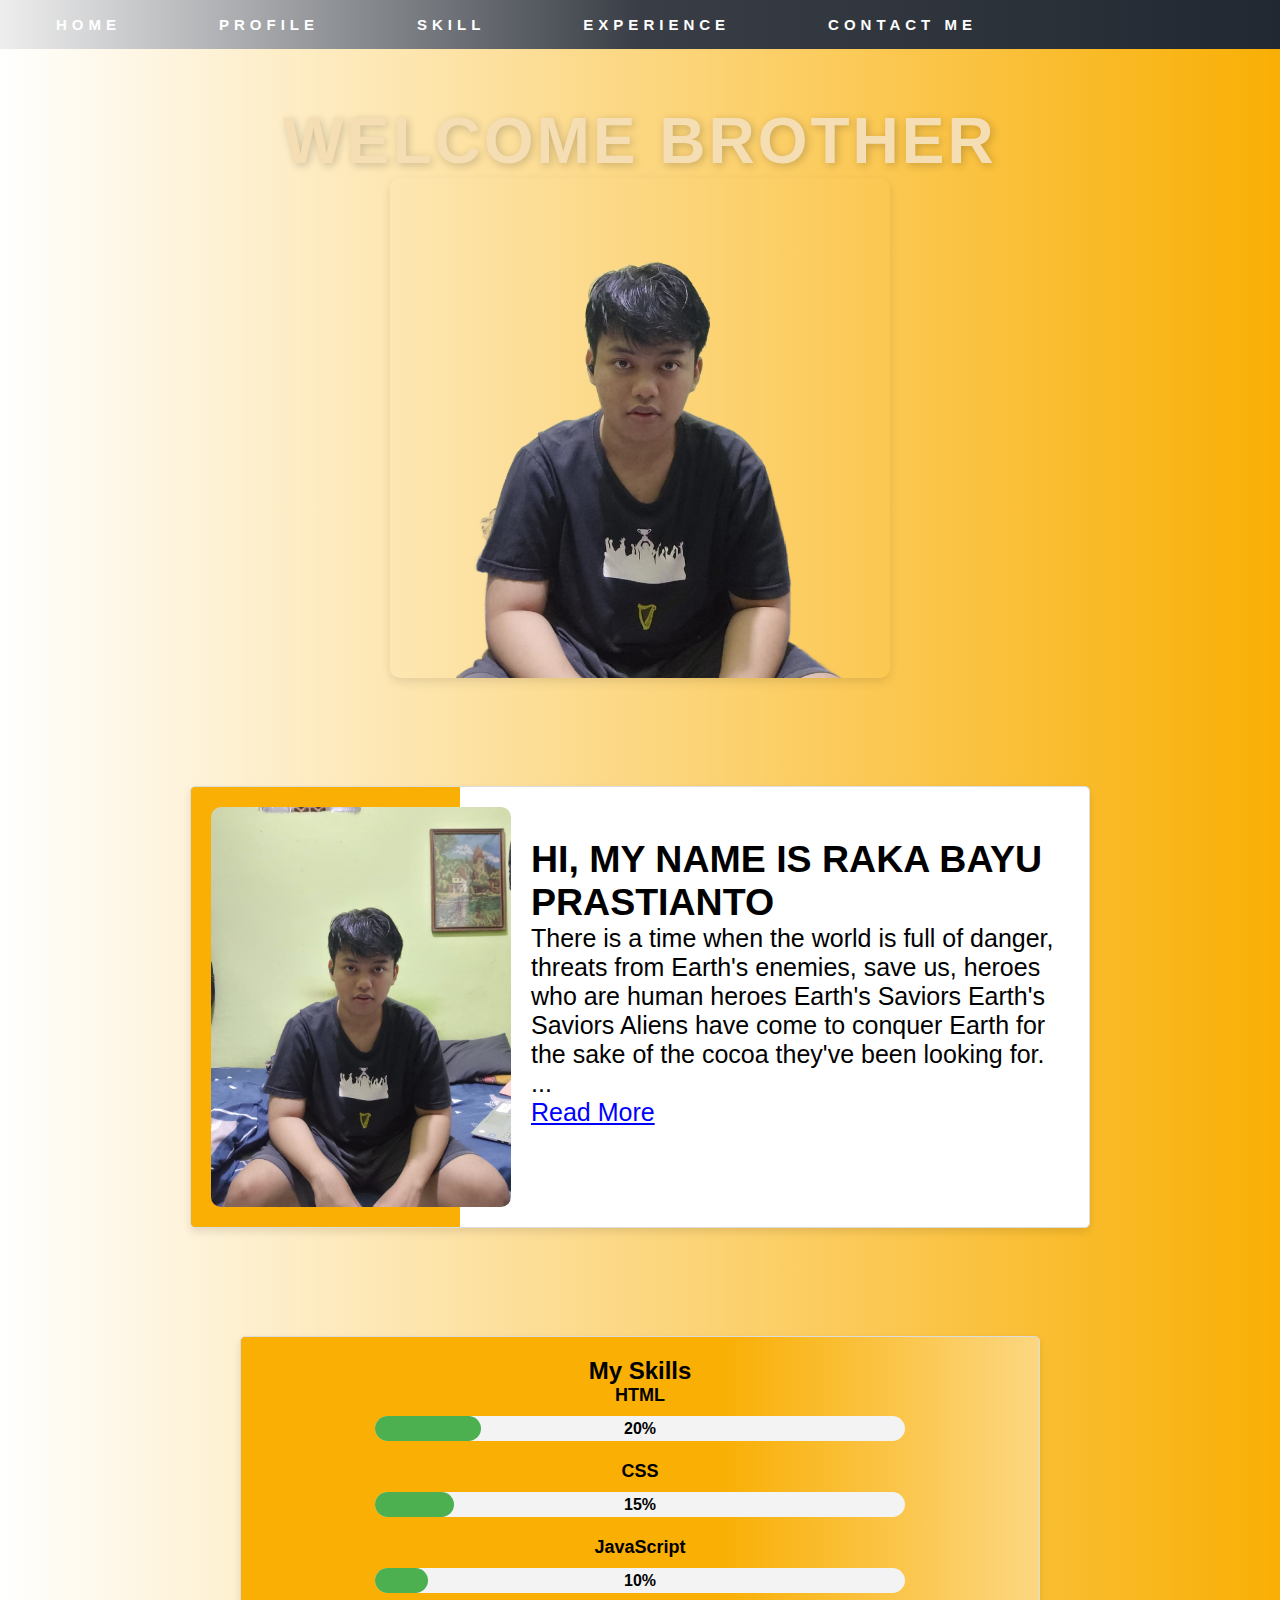
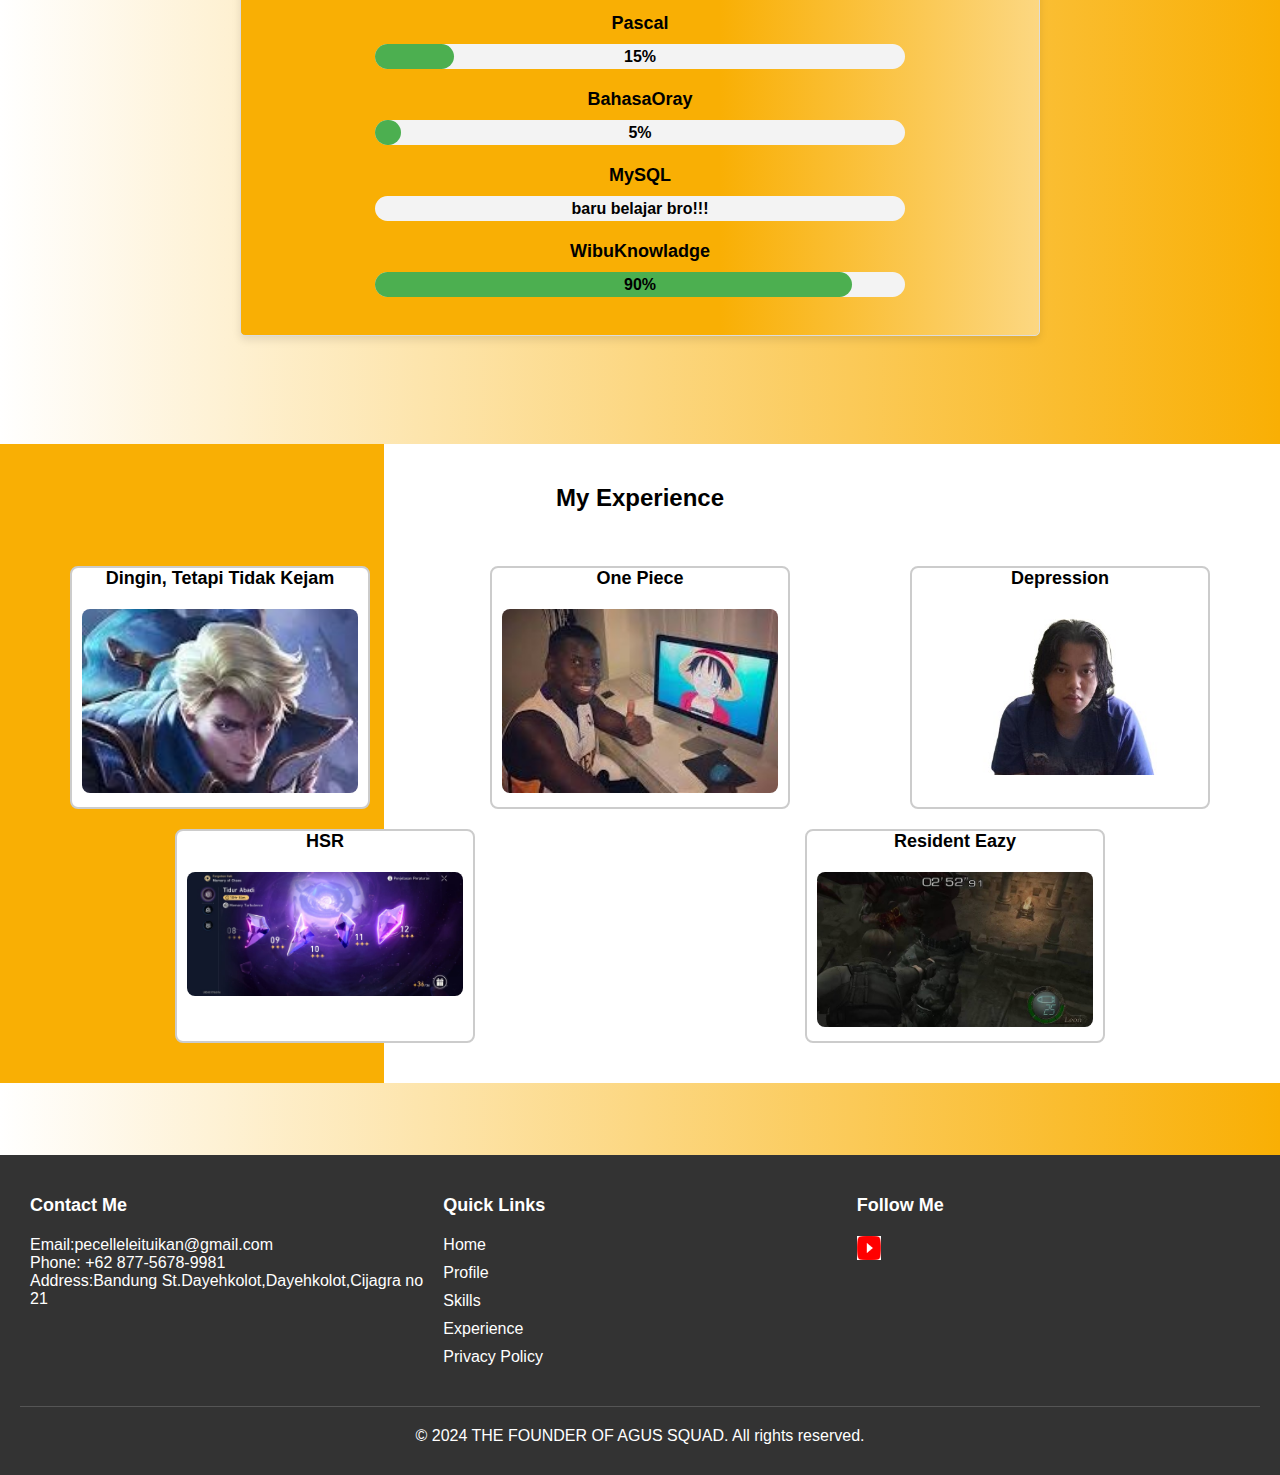
==== index.html @ 1f136b61 "Update and rename main.html to index.html" ====
<!DOCTYPE html>
<html lang="en">
<head>
    <meta charset="UTF-8">
    <meta name="viewport" content="width=device-width, initial-scale=1.0">
    <title>MY PROFILE</title>
    <link href="https://fonts.googleapis.com/css2?family=Great+Vibes&family=Playfair+Display:wght@700&display=swap" rel="stylesheet">
    <link rel="stylesheet" href="style.css">
</head>
<body>
    <!-- NAVBAR -->
<header class="stiky-harder">
<nav class="navbar">
    <div class="logo">
        <ul class="nav-links">
            <li><a href="#home">HOME</a></li>
            <li><a href="#profile">PROFILE</a></li>
            <li><a href="#skills">SKILL</a></li>
            <li><a href="#experience">EXPERIENCE</a></li>
            <li><a href="#contact">CONTACT ME</a></li>
           
        </ul>
    </div>
</nav>
</header>
     <!-- NAVBAR SELESAI -->
    
     <!-- CONTENT 1 -->
<br><br><br>
<section id="home">
<div class="judul">
    WELCOME BROTHER
</div>
<div class="slideshow-container">
    <!-- <div class="nama">HI,I'M A BATMAN</div> -->
    <div class="slideshow">
      <img src="seo.jfif" alt="" class="slide">  
      <img src="image (1).png" class="slide active" alt="">
      <img src="images.jfif" alt="" class="slide">
    
    </div>
</div>
</section>
     <!-- CONTENT 1 END -->
    <!-- CONTANT 2 -->
    <br><br><br><br><br><br>
<section id="profile"> 
    <div class="container-profile">

        <img src="raka.jpg" alt="" class="profile-gambar">
        <div class="text">
            <h2>HI, MY NAME IS RAKA BAYU PRASTIANTO</h2>
            <p>
                There is a time when the world is full of danger, threats from Earth's enemies, save us, heroes who are human heroes
                Earth's Saviors Earth's Saviors Aliens have come to conquer Earth for the sake of the cocoa they've been looking for. 
                <span id="dots">...</span> <!-- Titik-titik yang akan muncul saat teks tersembunyi -->
            <span id="more">They'll arrive soon. What could happen? So we need Earth savior BoBoiBoy! (x3) Ying! Yaya! Gopal! Fang!
                And our superhero... BoBoiBoy!</span>
            </p> 
            <span class="readmore-btn" onclick="toggleReadMore()" id="readMoreBtn">Read More</span> <!-- Tombol Read More -->
        </div>
    </div>
</section>

    <!-- CONTENT 2 END -->
     <!-- CONTENT 3 -->
      <br><br><br><br><br><br>
        <section id="skills">
            <h2>My Skills</h2>
            
            <div class="skill">
                <h3>HTML</h3>
                <div class="progress-bar">
                    <div class="progress" style="width: 20%;">
                        <span class="progress-text">20%</span>
                    </div>
                </div>
            </div>
            
            <div class="skill">
                <h3>CSS</h3>
                <div class="progress-bar">
                    <div class="progress" style="width: 15%;">
                        <span class="progress-text">15%</span>
                    </div>
                </div>
            </div>
        
            <div class="skill">
                <h3>JavaScript</h3>
                <div class="progress-bar">
                    <div class="progress" style="width: 10%;">
                        <span class="progress-text">10%</span>
                    </div>
                </div>
            </div>
            <div class="skill">
                <h3>Pascal</h3>
                <div class="progress-bar">
                    <div class="progress" style="width: 15%;">
                        <span class="progress-text">15%</span>
                    </div>
                </div>
            </div>
            <div class="skill">
                <h3>BahasaOray</h3>
                <div class="progress-bar">
                    <div class="progress" style="width: 5%;">
                        <span class="progress-text">5%</span>
                    </div>
                </div>
            </div>
            <div class="skill">
                <h3>MySQL</h3>
                <div class="progress-bar">
                    <div class="progress" style="width: 0%;">
                        <span class="progress-text">baru belajar bro!!!</span>
                    </div>
                </div>
            </div>
            <div class="skill">
                <h3>WibuKnowladge</h3>
                <div class="progress-bar">
                    <div class="progress" style="width: 90%;">
                        <span class="progress-text">90%</span>
                    </div>
                </div>
            </div>
        </section> 
      <!-- CONTENT 3 END? -->
       <!-- CONTENT 4 -->
        <br><br><br><br><br><br>
       <section id="experience">
        <h2>My Experience</h2>
        <br><br><br>
        <div class="experience-container">
            <div class="experience-border">
                <h3>Dingin, Tetapi Tidak Kejam</h3>
                <div class="experience-scroll">
                    <img src="download.jpg" alt="Experience 1" class="experience-image">
                    <p class="experience-description" style="display: none;">
                        I once got Sevege on Mobile Legends using a blue Alucard at the highest rank.
                    </p>
                </div>
            </div>
            <div class="experience-border">
                <h3>One Piece</h3>
                <div class="experience-scroll">
                    <img src="one.jpg" alt="Experience 2" class="experience-image">
                    <p class="experience-description" style="display: none;">
                        I finished 1000 episodes of One Piece in just one week.
                    </p>
                </div>
            </div>
            <div class="experience-border">
                <h3>Depression</h3>
                <div class="experience-scroll">
                    <img src="WhatsApp_Image_2024-10-03_at_17.58.jpg" alt="Experience 3" class="experience-image">
                    <p class="experience-description" style="display: none;">
                        After I left high school, I started to feel what is called maturity (seeing the face of the person above is truly pathetic).
                    </p>
                </div>
            </div>
            <div class="experience-border">
                <h3>HSR</h3>
                <div class="experience-scroll">
                    <img src="WhatsApp Image 2024-10-03 at 18.11.36_d327403d.jpg" alt="Experience 4" class="experience-image">
                    <p class="experience-description" style="display: none;">
                        I CAN DO THIS ALL DAY WKWKWKW
                    </p>
                </div>
            </div>
            <div class="experience-border">
                <h3>Resident Eazy</h3>
                <div class="experience-scroll">
                    <img src="hq720.jpg" alt="Experience 5" class="experience-image">
                    <p class="experience-description" style="display: none;">
                        I have beaten Jack in the game Resident Evil 4 PS 2 in professional mode using only a knife ("Seriously, the five important things above are your experience, it's really sad but for you hahahah")
                    </p>
                </div>
            </div>
        </div>
    </section>
    
<!-- CONTENT 4 END     -->
     <!-- FOOTER -->
<!-- FOOTER -->
<br><br><br><br>
<section id="contact">
<footer class="footer">
    <div class="footer-container">
        <div class="footer-info">
            <h3>Contact Me</h3>
            <p>Email:pecelleleituikan@gmail.com </p>
            <p>Phone: +62 877-5678-9981</p>
            <p>Address:Bandung St.Dayehkolot,Dayehkolot,Cijagra no 21 </p>
        </div>
        <div class="footer-nav">
            <h3>Quick Links</h3>
            <ul>
                <li><a href="#home">Home</a></li>
                <li><a href="#profile">Profile</a></li>
                <li><a href="#skills">Skills</a></li>
                <li><a href="#">Experience</a></li>
                <li><a href="https://policies.google.com/privacy?hl=en-US">Privacy Policy</a></li>
            </ul>
        </div>
        <div class="footer-social">
            <h3>Follow Me</h3>
            <div class="social-icons">
                <a href="https://youtube.com/@rakabayu586?si=sdmLjqhvZlGcab9n"><img src="youtube.png" alt="Youtube"></a>
            </div>
        </div>
    </div>
    <div class="footer-bottom">
        <p>&copy; 2024 THE FOUNDER OF AGUS SQUAD. All rights reserved.</p>
    </div>
</footer>
</section>
<!-- FOOTER END -->

     <!-- FOOTER END -->
   <script src="script.js"></script> 
</body>
</html>
---- style.css ----
*{
    margin: 0;
    padding: 0;
    box-sizing: border-box;
}
body {
    font-family: Arial, Helvetica, sans-serif;
    padding: 0;
    margin: 0;
    background-image: linear-gradient(to left, rgb(249, 175, 4) ,white );
    scroll-behavior: smooth;
  }

  .stiky-harder{
    position: -webkit-sticky; /* Safari */
    position: sticky;
    top: 0;
    z-index: 1000;
  }

.navbar{
    display:flex;
    justify-content: space-between;
    align-items: center;
    background-image: linear-gradient(to left, #222831,#393E46,#EEEEEE );
    padding:  1rem  2rem;
    
}
.navbar .logo {
    font-size: 15px;
    font-weight: bold;
    color: white;
    letter-spacing: 5px;

}
.nav-links{
    list-style: none;
    display: flex;
    gap: 50px;
}
.nav-links li{
    list-style: none;
}
.nav-links li a{
    text-decoration: none;
    color: white;
    font-size:  15px;
    transition: color 0.3 ease;
    padding: 1rem 1.5rem;
    min-width: 100px;
    text-align: center;
    letter-spacing: 5px;

}
.nav-links li a:hover{
    color: #f0a500;
}
section{
  
  
}
#home{

}
#profile{

}


@media (max-width: 768px) {
    .nav-links {
      position: absolute;
      right: 0;
      height: 100vh;
      top: 0;
      background-color: #333;
      display: flex;
      flex-direction: column;
      align-items: center;
      justify-content: center;
      width: 100%;
      transform: translateX(100%);
      transition: transform 0.5s ease;
    }
}
.judul{
    margin-top: 1px;
    text-align: center;
    font-size: 4rem; 
    font-weight: 700;
    color:wheat;
    letter-spacing: 3px;
    text-shadow: 2px 2px 8px rgba(0, 0, 0, 0.2); 
    transition: transform 0.3s ease;
}
  /* Slideshow container */
  .slideshow-container {
    width: 50%;
    max-width: 500px;
    position: relative;
    overflow: hidden;
    border-radius: 10px;
    box-shadow: 0 4px 10px rgba(0, 0, 0, 0.1);
    align-items: center;
    justify-content: center;
    margin: auto;
  }
  
  /* Gambar-gambar di dalam slideshow */
  .slideshow {
    display: flex;
    position: relative;
    width: 100%;
    height: 500px; /* Sesuaikan ukuran gambar */
    align-items: center;
    justify-content: center;
    margin: auto;
  }
  
  .slide {
    position: absolute;
    width: 100%;
    height: 100%;
    opacity: 0;
    transition: opacity 1.5s ease-in-out;
    justify-content: center;
    align-items: center;
    margin: auto;
  }
  
  /* Gambar aktif yang akan muncul */
  .active {
    opacity: 1;
  }
  
  /* Optional: styling gambar */
  .slideshow img {
    width: 100%;
    height: 100%;
    object-fit: cover;
    border-radius: 10px;
  }
  

/* css profile */



.container-profile{
  display: flex;
  align-items: center;
  justify-content: flex-start;
  max-width: 900px;
 max-height: 500px;
  margin: auto;
  border: 1px solid #ddd;
  border-radius: 5px;
  padding: 20px 20px;
  box-shadow: 0px 4px 8px rgba(0, 0, 0, 0.1);
  background-image: linear-gradient(90deg, rgb(249, 175, 4) 30%,white 20%);
}
.container-profile img{
  max-width: 300px;
  margin-right: 20px;
  border-radius: 10px;
  height: 400px;
  background-color: rgb(249, 175, 4);
}
.container-profile .text{
  max-width: 600px;
  margin-bottom: 50px;
  font-size: 25px;

}
.container-profile h2{
  margin-top: 0;
  bottom: 200px;
}
#more {
  display: none;
}
.readmore-btn {
  color: blue;
  cursor: pointer;
  text-decoration: underline;
}


/* skill design */

@keyframes wave {
  0% {
      background-position: 0% 50%;
  }
  50% {
      background-position: 100% 50%;
  }
  100% {
      background-position: 0% 50%;
  }
}

#skills {
background-image: linear-gradient(90deg, rgb(249, 175, 4) 30%, white 70%);
padding: 20px 20px;
text-align: center;
border: 1px solid #ddd;
box-shadow: 0px 4px 8px rgba(0, 0, 0, 0.1);
border-radius: 5px;
width: 800px;
height: 600px;
position: relative;
top: 0;
left: 50%;
transform: translateX(-50%);
animation: wave 5s infinite linear;
background-size: 200% 200%; /* Menambahkan ukuran latar belakang lebih besar untuk efek gelombang */
}


.skill {
  margin-bottom: 20px;

}

h3 {
  font-size: 18px;
  margin-bottom: 10px;
}

.progress-bar {
  background-color: #f3f3f3;
  border-radius: 25px;
  position: relative;
  height: 25px;
  width: 70%;
  margin: 0 auto;

}

.progress {
  background-color: #4CAF50;
  height: 100%;
  border-radius: 25px;
  width: 0;
  transition: width 1.5s ease-in-out;
}
.progress-text {
  position: absolute;
  top: 50%;
  left: 50%;
  transform: translate(-50%, -50%); /* Memastikan teks ada di tengah bar */
  color: black; /* Warna teks di atas progress bar */
  font-weight: bold;
}

/* experience */
#experience {
  padding: 40px 20px;
  background-image: linear-gradient(90deg, rgb(249, 175, 4) 30%,white 20%);
  text-align: center;
}

.experience-container {
  display: flex;
  flex-wrap: wrap;
  justify-content: space-around;
  gap: 20px; /* Jarak antar border */
}

.experience-border {
  background-color: white; /* Warna latar belakang border */
  border: 2px solid #ccc; /* Border di sekitar area pengalaman */
  border-radius: 8px;
  width: 300px; /* Atur lebar border sesuai kebutuhan */
  max-height: 250px; /* Atur tinggi maksimum untuk setiap border */
  overflow: hidden; /* Sembunyikan overflow */
  transition: box-shadow 0.3s; /* Transisi untuk efek hover */
}

.experience-border:hover {
  box-shadow: 0 4px 20px rgba(0, 0, 0, 0.2); /* Efek hover untuk menarik perhatian */
}

.experience-scroll {
  height: 100%; /* Tinggi penuh untuk area scroll */
  overflow-y: auto; /* Tambahkan scrollbar vertikal saat konten melebihi batas */
  padding: 10px; /* Padding di dalam border */
}

.experience-image {
  width: 100%; /* Gambar mengisi lebar penuh border */
  border-radius: 8px; /* Rounded corners untuk gambar */
}

.experience-description {
  margin-top: 10px;
  margin-bottom: 30px;
  color: #555; /* Warna teks deskripsi */
}
.experience-border:hover {
  cursor: pointer; /* Menunjukkan bahwa border dapat diklik */
  background-color: #f0f0f0; /* Ubah warna latar saat hover */
}



/* footer */
.footer {
  background-color: #333;
  color: white;
  padding: 30px 20px;
  text-align: left;
  
}

.footer-container {
  display: flex;
  justify-content: space-between;
  flex-wrap: wrap;
}

.footer-info, .footer-nav, .footer-social {
  flex: 1;
  margin: 10px;
}

.footer-info h3, .footer-nav h3, .footer-social h3 {
  margin-bottom: 20px;
}

.footer-nav ul {
  list-style-type: none;
  padding: 0;
}

.footer-nav ul li {
  margin: 10px 0;
}

.footer-nav a {
  color: white;
  text-decoration: none;
}

.footer-nav a:hover {
  text-decoration: underline;
}

.social-icons {
  display: flex;
  gap: 15px;
}

.social-icons img {
  width: 24px; /* Ukuran ikon media sosial */
  height: 24px;
}

.footer-bottom {
  text-align: center;
  margin-top: 20px;
  border-top: 1px solid #555;
  padding-top: 20px;
}
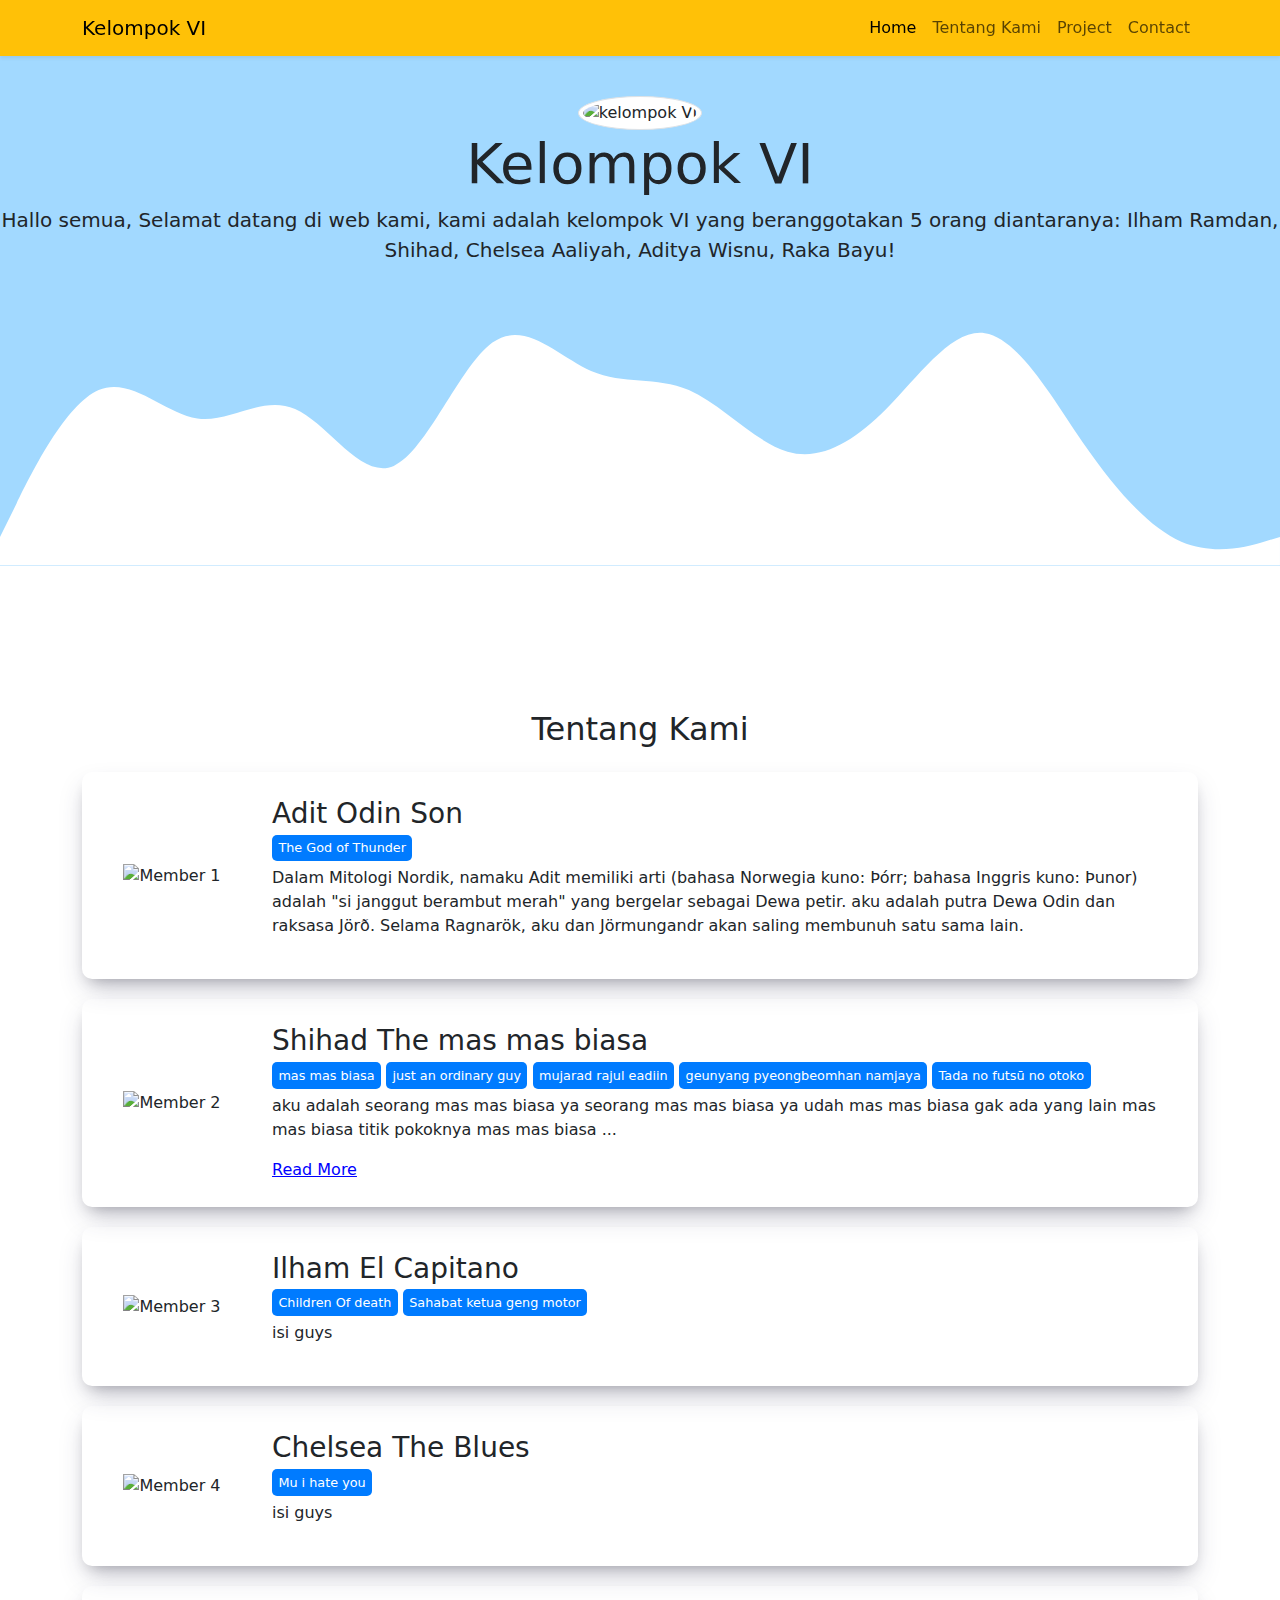
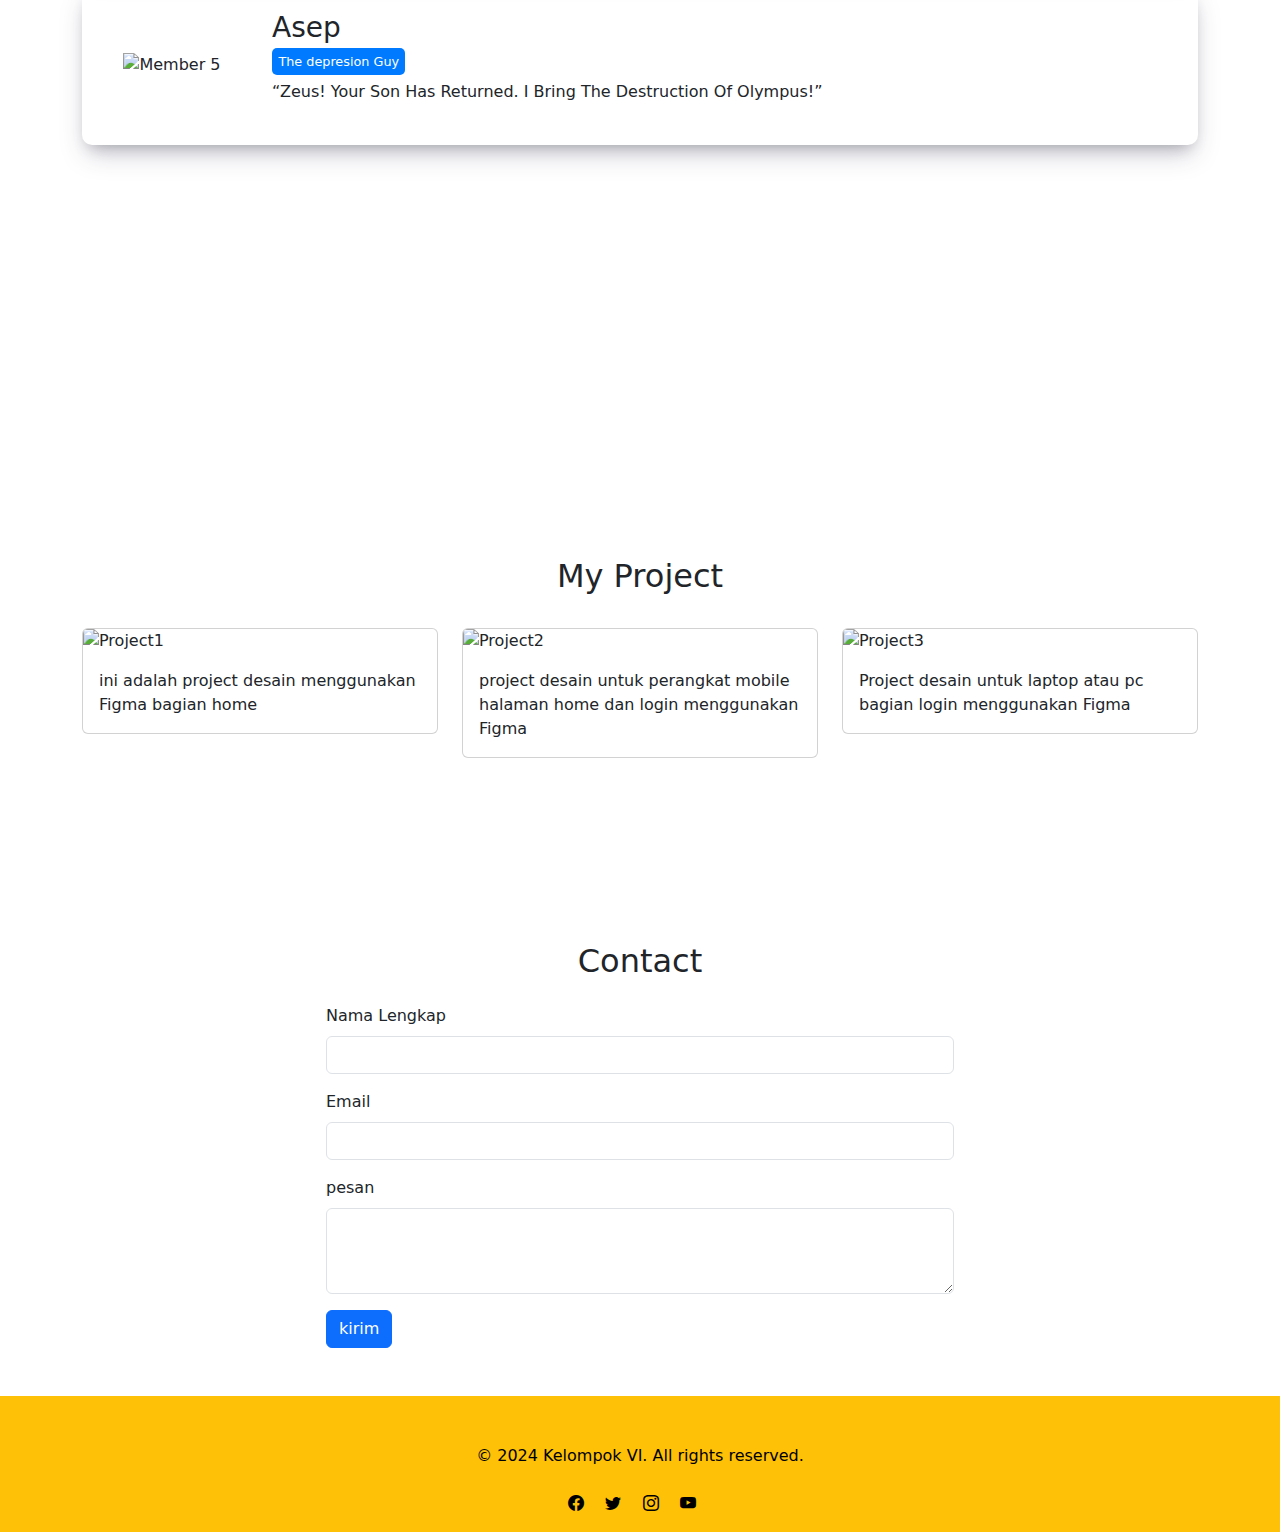
==== commit f62969fb: "Add files via upload" ====
--- a/index.html
+++ b/index.html
@@ -1,225 +1,295 @@
 <!DOCTYPE html>
 <html lang="en">
-<head>
-    <meta charset="UTF-8">
-    <meta name="viewport" content="width=device-width, initial-scale=1.0">
-    <title>MY PROFILE</title>
-    <link href="https://fonts.googleapis.com/css2?family=Great+Vibes&family=Playfair+Display:wght@700&display=swap" rel="stylesheet">
-    <link rel="stylesheet" href="style.css">
-</head>
-<body>
-    <!-- NAVBAR -->
-<header class="stiky-harder">
-<nav class="navbar">
-    <div class="logo">
-        <ul class="nav-links">
-            <li><a href="#home">HOME</a></li>
-            <li><a href="#profile">PROFILE</a></li>
-            <li><a href="#skills">SKILL</a></li>
-            <li><a href="#experience">EXPERIENCE</a></li>
-            <li><a href="#contact">CONTACT ME</a></li>
-           
-        </ul>
+  <head>
+    <meta charset="utf-8" />
+    <meta name="viewport" content="width=device-width, initial-scale=1" />
+    <title>Kelompok VI</title>
+    <link
+      href="https://cdn.jsdelivr.net/npm/bootstrap@5.3.3/dist/css/bootstrap.min.css"
+      rel="stylesheet"
+      integrity="sha384-QWTKZyjpPEjISv5WaRU9OFeRpok6YctnYmDr5pNlyT2bRjXh0JMhjY6hW+ALEwIH"
+      crossorigin="anonymous"
+    />
+    <!-- Bootstrap icons -->
+    <link
+      rel="stylesheet"
+      href="https://cdn.jsdelivr.net/npm/bootstrap-icons@1.11.3/font/bootstrap-icons.min.css"
+    />
+    <!-- My CSS -->
+    <link rel="stylesheet" href="style.css" />
+  </head>
+  <body id="home">
+    <!-- Navbar -->
+    <nav
+      class="navbar navbar-expand-lg navbar-light bg-warning shadow-sm fixed-top"
+    >
+      <div class="container">
+        <a class="navbar-brand" href="#">Kelompok VI</a>
+        <button
+          class="navbar-toggler"
+          type="button"
+          data-bs-toggle="collapse"
+          data-bs-target="#navbarNav"
+          aria-controls="navbarNav"
+          aria-expanded="false"
+          aria-label="Toggle navigation"
+        >
+          <span class="navbar-toggler-icon"></span>
+        </button>
+        <div class="collapse navbar-collapse" id="navbarNav">
+          <ul class="navbar-nav ms-auto">
+            <li class="nav-item">
+              <a class="nav-link active" aria-current="page" href="#home"
+                >Home</a
+              >
+            </li>
+            <li class="nav-item">
+              <a class="nav-link" href="#about">Tentang Kami</a>
+            </li>
+            <li class="nav-item">
+              <a class="nav-link" href="#projek">Project</a>
+            </li>
+            <li class="nav-item">
+              <a class="nav-link" href="#contact">Contact</a>
+            </li>
+          </ul>
+        </div>
+      </div>
+    </nav>
+    <!-- Akhir Navbar -->
+    <!-- jumbroton -->
+    <section class="jumbotron text-center">
+      <img
+        src="img/project/kelompok6.png"
+        alt="kelompok VI"
+        width="200"
+        class="rounded-circle img-thumbnail"
+      />
+      <h1 class="display-4">Kelompok VI</h1>
+      <p class="lead">
+        Hallo semua, Selamat datang di web kami, kami adalah kelompok VI yang
+        beranggotakan 5 orang diantaranya: Ilham Ramdan, Shihad, Chelsea
+        Aaliyah, Aditya Wisnu, Raka Bayu!
+      </p>
+      <svg xmlns="http://www.w3.org/2000/svg" viewBox="0 0 1440 320">
+        <path
+          fill="#ffff"
+          fill-opacity="1"
+          d="M0,288L18.5,250.7C36.9,213,74,139,111,122.7C147.7,107,185,149,222,154.7C258.5,160,295,128,332,144C369.2,160,406,224,443,208C480,192,517,96,554,69.3C590.8,43,628,85,665,101.3C701.5,117,738,107,775,122.7C812.3,139,849,181,886,192C923.1,203,960,181,997,144C1033.8,107,1071,53,1108,58.7C1144.6,64,1182,128,1218,181.3C1255.4,235,1292,277,1329,293.3C1366.2,309,1403,299,1422,293.3L1440,288L1440,320L1421.5,320C1403.1,320,1366,320,1329,320C1292.3,320,1255,320,1218,320C1181.5,320,1145,320,1108,320C1070.8,320,1034,320,997,320C960,320,923,320,886,320C849.2,320,812,320,775,320C738.5,320,702,320,665,320C627.7,320,591,320,554,320C516.9,320,480,320,443,320C406.2,320,369,320,332,320C295.4,320,258,320,222,320C184.6,320,148,320,111,320C73.8,320,37,320,18,320L0,320Z"
+        ></path>
+      </svg>
+    </section>
+    <!-- akhir Jumbroton -->
+    <!-- Tentang Saya -->
+    <section id="about" class="container my-5">
+      <h2 class="text-center mb-4">Tentang Kami</h2>
+  
+      <!-- Member 1 -->
+      <div class="member-container">
+        <div class="photo-container">
+          <img src="img/adit.jpg" alt="Member 1" class="member-photo img-fluid ">
+        </div>
+        <div class="description-container">
+          <div class="member-name mb-1 h3">Adit Odin Son</div>
+          <div class="job-label">The God of Thunder</div>
+          <p>Dalam Mitologi Nordik, namaku Adit memiliki arti (bahasa Norwegia kuno: Þórr; bahasa Inggris kuno: Þunor) adalah "si janggut berambut merah" yang bergelar sebagai Dewa petir. aku adalah putra Dewa Odin dan raksasa Jörð. Selama Ragnarök, aku dan Jörmungandr akan saling membunuh satu sama lain.</p>
+        </div>
+      </div>
+  
+      <!-- Repeat similar structure for other members -->
+      <div class="member-container ">
+        <div class="photo-container">
+          <img src="img/WhatsApp Image 2024-11-02 at 12.15.45_3299b852.jpg" alt="Member 2" class="member-photo img-fluid">
+        </div>
+        <div class="description-container">
+          <div class="member-name mb-1 h3 ">Shihad The mas mas biasa</div>
+          <div class="job-label">mas mas biasa</div>
+          <div class="job-label">just an ordinary guy</div>
+          <div class="job-label">mujarad rajul eadiin</div>
+          <div class="job-label">geunyang pyeongbeomhan namjaya</div>
+          <div class="job-label">Tada no futsū no otoko</div>
+          <p>aku adalah seorang mas mas biasa ya seorang mas mas biasa ya udah mas mas biasa gak ada yang lain mas mas biasa titik pokoknya mas mas biasa  
+            <span id="dots">...</span> 
+            <span id="more">ehh dibilangin mas mas biasa kan udah dibilang mas mas biasa ini udah berapa panjang sih ya intinya mas mas biasa udah ahh cape but before i go i want tell you something this guy is mas mas biasa ok bye.</span></p>
+            <span class="readmore-btn text-blue" onclick="toggleReadMore()" id="readMoreBtn">Read More</span>
+        </div>
+      </div>
+  
+      <div class="member-container">
+        <div class="photo-container">
+          <img src="img/ilham.jpg" alt="Member 3" class="member-photo img-fluid">
+        </div>
+        <div class="description-container">
+          <div class="member-name mb-1 h3">Ilham El Capitano</div>
+          <div class="job-label">Children Of death</div>
+          <div class="job-label">Sahabat ketua geng motor</div>
+          <p>isi guys</p>
+        </div>
+      </div>
+  
+      <div class="member-container">
+        <div class="photo-container">
+          <img src="img/chealsea.jpg" alt="Member 4" class="member-photo img-fluid">
+        </div>
+        <div class="description-container">
+          <div class="member-name mb-1 h3 ">Chelsea The Blues</div>
+          <div class="job-label">Mu i hate you</div>
+          <p>isi guys</p>
+        </div>
+      </div>
+  
+      <div class="member-container">
+        <div class="photo-container">
+          <img src="img/raka.jpg" alt="Member 5" class="member-photo img-fluid">
+        </div>
+        <div class="description-container">
+          <div class="member-name mb-1 h3">Asep</div>
+          <div class="job-label">The depresion Guy</div>
+          <p>“Zeus! Your Son Has Returned. I Bring The Destruction Of Olympus!”</p>
+        </div>
+      </div>
+    <!-- Bootstrap JS -->
+    <script src="https://cdn.jsdelivr.net/npm/bootstrap@5.3.0/dist/js/bootstrap.bundle.min.js"></script>
+  </body>
+  </html> 
+      <svg xmlns="http://www.w3.org/2000/svg" viewBox="0 0 1440 320">
+        <path
+          fill="#fff"
+          fill-opacity="1"
+          d="M0,64L48,85.3C96,107,192,149,288,154.7C384,160,480,128,576,122.7C672,117,768,139,864,160C960,181,1056,203,1152,202.7C1248,203,1344,181,1392,170.7L1440,160L1440,320L1392,320C1344,320,1248,320,1152,320C1056,320,960,320,864,320C768,320,672,320,576,320C480,320,384,320,288,320C192,320,96,320,48,320L0,320Z"
+        ></path>
+      </svg>
+    </section>
+    <!-- Akhir Tentang Saya -->
+    <!-- project -->
+    <section id="projek">
+      <div class="container">
+        <div class="row text-center mb-4">
+          <div class="col">
+            <h2>My Project</h2>
+          </div>
+        </div>
+        <div class="row">
+          <div class="col-md-4 mb-3">
+            <div class="card">
+              <img
+                src="img/project/projek1.png"
+                class="card-img-top"
+                alt="Project1"
+              />
+              <div class="card-body">
+                <p class="card-text">
+                  ini adalah project desain menggunakan Figma bagian home
+                </p>
+              </div>
+            </div>
+          </div>
+          <div class="col-md-4 mb-3">
+            <div class="card">
+              <img
+                src="img/project/projek2.png"
+                class="card-img-top"
+                alt="Project2"
+              />
+              <div class="card-body">
+                <p class="card-text">
+                  project desain untuk perangkat mobile halaman home dan login
+                  menggunakan Figma
+                </p>
+              </div>
+            </div>
+          </div>
+          <div class="col-md-4 mb-3">
+            <div class="card">
+              <img
+                src="img/project/projek3.png"
+                class="card-img-top"
+                alt="Project3"
+              />
+              <div class="card-body">
+                <p class="card-text">
+                  Project desain untuk laptop atau pc bagian login menggunakan
+                  Figma
+                </p>
+              </div>
+            </div>
+          </div>
+        </div>
+      </div>
+      <br>
+      <br>
+      <br>
+    </section>
+    <!-- Akhir Project -->
+    <!-- contact -->
+    <section id="contact">
+      <div class="container">
+        <div class="row text-center mb-3">
+          <div class="col">
+            <h2>Contact</h2>
+          </div>
+        </div>
+      </div>
+      <div class="row justify-content-center">
+        <div class="col-md-6">
+          <form>
+            <div class="mb-3">
+              <label for="Name" class="form-label">Nama Lengkap</label>
+              <input
+                type="text"
+                class="form-control"
+                id="name"
+                aria-describedby="name"
+              />
+            </div>
+            <div class="mb-3">
+              <label for="Email" class="form-label">Email</label>
+              <input
+                type="email"
+                class="form-control"
+                id="email"
+                aria-describedby="email"
+              />
+            </div>
+            <div class="mb-3">
+              <label for="pesan" class="form-label">pesan</label>
+              <textarea class="form-control" id="pesan" rows="3"></textarea>
+            </div>
+            <button type="submit" class="btn btn-primary">kirim</button>
+          </form>
+        </div>
+      </div>
+    </section>
+    <br>
+    <br>
+    <!-- akhir contact -->
+   <!-- Footer -->
+<footer class="bg-warning text-black pt-4 pb-3">
+
+  <div class="row">
+        <!-- Copyright -->
+  <div class="text-center mt-4">
+    <p class="mb-0">&copy; 2024 Kelompok VI. All rights reserved.</p>
     </div>
-</nav>
-</header>
-     <!-- NAVBAR SELESAI -->
-    
-     <!-- CONTENT 1 -->
-<br><br><br>
-<section id="home">
-<div class="judul">
-    WELCOME BROTHER
-</div>
-<div class="slideshow-container">
-    <!-- <div class="nama">HI,I'M A BATMAN</div> -->
-    <div class="slideshow">
-      <img src="seo.jfif" alt="" class="slide">  
-      <img src="image (1).png" class="slide active" alt="">
-      <img src="images.jfif" alt="" class="slide">
-    
-    </div>
-</div>
-</section>
-     <!-- CONTENT 1 END -->
-    <!-- CONTANT 2 -->
-    <br><br><br><br><br><br>
-<section id="profile"> 
-    <div class="container-profile">
-
-        <img src="raka.jpg" alt="" class="profile-gambar">
-        <div class="text">
-            <h2>HI, MY NAME IS RAKA BAYU PRASTIANTO</h2>
-            <p>
-                There is a time when the world is full of danger, threats from Earth's enemies, save us, heroes who are human heroes
-                Earth's Saviors Earth's Saviors Aliens have come to conquer Earth for the sake of the cocoa they've been looking for. 
-                <span id="dots">...</span> <!-- Titik-titik yang akan muncul saat teks tersembunyi -->
-            <span id="more">They'll arrive soon. What could happen? So we need Earth savior BoBoiBoy! (x3) Ying! Yaya! Gopal! Fang!
-                And our superhero... BoBoiBoy!</span>
-            </p> 
-            <span class="readmore-btn" onclick="toggleReadMore()" id="readMoreBtn">Read More</span> <!-- Tombol Read More -->
-        </div>
-    </div>
-</section>
-
-    <!-- CONTENT 2 END -->
-     <!-- CONTENT 3 -->
-      <br><br><br><br><br><br>
-        <section id="skills">
-            <h2>My Skills</h2>
-            
-            <div class="skill">
-                <h3>HTML</h3>
-                <div class="progress-bar">
-                    <div class="progress" style="width: 20%;">
-                        <span class="progress-text">20%</span>
-                    </div>
-                </div>
-            </div>
-            
-            <div class="skill">
-                <h3>CSS</h3>
-                <div class="progress-bar">
-                    <div class="progress" style="width: 15%;">
-                        <span class="progress-text">15%</span>
-                    </div>
-                </div>
-            </div>
-        
-            <div class="skill">
-                <h3>JavaScript</h3>
-                <div class="progress-bar">
-                    <div class="progress" style="width: 10%;">
-                        <span class="progress-text">10%</span>
-                    </div>
-                </div>
-            </div>
-            <div class="skill">
-                <h3>Pascal</h3>
-                <div class="progress-bar">
-                    <div class="progress" style="width: 15%;">
-                        <span class="progress-text">15%</span>
-                    </div>
-                </div>
-            </div>
-            <div class="skill">
-                <h3>BahasaOray</h3>
-                <div class="progress-bar">
-                    <div class="progress" style="width: 5%;">
-                        <span class="progress-text">5%</span>
-                    </div>
-                </div>
-            </div>
-            <div class="skill">
-                <h3>MySQL</h3>
-                <div class="progress-bar">
-                    <div class="progress" style="width: 0%;">
-                        <span class="progress-text">baru belajar bro!!!</span>
-                    </div>
-                </div>
-            </div>
-            <div class="skill">
-                <h3>WibuKnowladge</h3>
-                <div class="progress-bar">
-                    <div class="progress" style="width: 90%;">
-                        <span class="progress-text">90%</span>
-                    </div>
-                </div>
-            </div>
-        </section> 
-      <!-- CONTENT 3 END? -->
-       <!-- CONTENT 4 -->
-        <br><br><br><br><br><br>
-       <section id="experience">
-        <h2>My Experience</h2>
-        <br><br><br>
-        <div class="experience-container">
-            <div class="experience-border">
-                <h3>Dingin, Tetapi Tidak Kejam</h3>
-                <div class="experience-scroll">
-                    <img src="download.jpg" alt="Experience 1" class="experience-image">
-                    <p class="experience-description" style="display: none;">
-                        I once got Sevege on Mobile Legends using a blue Alucard at the highest rank.
-                    </p>
-                </div>
-            </div>
-            <div class="experience-border">
-                <h3>One Piece</h3>
-                <div class="experience-scroll">
-                    <img src="one.jpg" alt="Experience 2" class="experience-image">
-                    <p class="experience-description" style="display: none;">
-                        I finished 1000 episodes of One Piece in just one week.
-                    </p>
-                </div>
-            </div>
-            <div class="experience-border">
-                <h3>Depression</h3>
-                <div class="experience-scroll">
-                    <img src="WhatsApp_Image_2024-10-03_at_17.58.jpg" alt="Experience 3" class="experience-image">
-                    <p class="experience-description" style="display: none;">
-                        After I left high school, I started to feel what is called maturity (seeing the face of the person above is truly pathetic).
-                    </p>
-                </div>
-            </div>
-            <div class="experience-border">
-                <h3>HSR</h3>
-                <div class="experience-scroll">
-                    <img src="WhatsApp Image 2024-10-03 at 18.11.36_d327403d.jpg" alt="Experience 4" class="experience-image">
-                    <p class="experience-description" style="display: none;">
-                        I CAN DO THIS ALL DAY WKWKWKW
-                    </p>
-                </div>
-            </div>
-            <div class="experience-border">
-                <h3>Resident Eazy</h3>
-                <div class="experience-scroll">
-                    <img src="hq720.jpg" alt="Experience 5" class="experience-image">
-                    <p class="experience-description" style="display: none;">
-                        I have beaten Jack in the game Resident Evil 4 PS 2 in professional mode using only a knife ("Seriously, the five important things above are your experience, it's really sad but for you hahahah")
-                    </p>
-                </div>
-            </div>
-        </div>
-    </section>
-    
-<!-- CONTENT 4 END     -->
-     <!-- FOOTER -->
-<!-- FOOTER -->
-<br><br><br><br>
-<section id="contact">
-<footer class="footer">
-    <div class="footer-container">
-        <div class="footer-info">
-            <h3>Contact Me</h3>
-            <p>Email:pecelleleituikan@gmail.com </p>
-            <p>Phone: +62 877-5678-9981</p>
-            <p>Address:Bandung St.Dayehkolot,Dayehkolot,Cijagra no 21 </p>
-        </div>
-        <div class="footer-nav">
-            <h3>Quick Links</h3>
-            <ul>
-                <li><a href="#home">Home</a></li>
-                <li><a href="#profile">Profile</a></li>
-                <li><a href="#skills">Skills</a></li>
-                <li><a href="#">Experience</a></li>
-                <li><a href="https://policies.google.com/privacy?hl=en-US">Privacy Policy</a></li>
-            </ul>
-        </div>
-        <div class="footer-social">
-            <h3>Follow Me</h3>
-            <div class="social-icons">
-                <a href="https://youtube.com/@rakabayu586?si=sdmLjqhvZlGcab9n"><img src="youtube.png" alt="Youtube"></a>
-            </div>
-        </div>
-    </div>
-    <div class="footer-bottom">
-        <p>&copy; 2024 THE FOUNDER OF AGUS SQUAD. All rights reserved.</p>
-    </div>
+        <div class="text-center mt-4">
+          <a href="#" class="text-black me-3"><i class="bi bi-facebook"></i></a>
+          <a href="#" class="text-black me-3"><i class="bi bi-twitter"></i></a>
+          <a href="#" class="text-black me-3"><i class="bi bi-instagram"></i></a>
+          <a href="#" class="text-black me-3"><i class="bi bi-youtube"></i></a>
+        </div>
+      </div>
 </footer>
-</section>
-<!-- FOOTER END -->
-
-     <!-- FOOTER END -->
-   <script src="script.js"></script> 
-</body>
+
+<!-- Bootstrap Icons CSS -->
+<link href="https://cdn.jsdelivr.net/npm/bootstrap-icons@1.10.5/font/bootstrap-icons.css" rel="stylesheet">
+
+    <!-- akhir footer -->
+    <script src="script.js"></script> 
+    <script
+      src="https://cdn.jsdelivr.net/npm/bootstrap@5.3.3/dist/js/bootstrap.bundle.min.js"
+      integrity="sha384-YvpcrYf0tY3lHB60NNkmXc5s9fDVZLESaAA55NDzOxhy9GkcIdslK1eN7N6jIeHz"
+      crossorigin="anonymous"
+    ></script>
+  </body>
 </html>
+
--- a/style.css
+++ b/style.css
@@ -1,180 +1,49 @@
-*{
-    margin: 0;
-    padding: 0;
-    box-sizing: border-box;
+.jumbotron {
+  padding-top: 6rem;
+  background-color: #a2d9ff;
 }
-body {
-    font-family: Arial, Helvetica, sans-serif;
-    padding: 0;
-    margin: 0;
-    background-image: linear-gradient(to left, rgb(249, 175, 4) ,white );
-    scroll-behavior: smooth;
-  }
-
-  .stiky-harder{
-    position: -webkit-sticky; /* Safari */
-    position: sticky;
-    top: 0;
-    z-index: 1000;
-  }
-
-.navbar{
-    display:flex;
-    justify-content: space-between;
-    align-items: center;
-    background-image: linear-gradient(to left, #222831,#393E46,#EEEEEE );
-    padding:  1rem  2rem;
-    
-}
-.navbar .logo {
-    font-size: 15px;
-    font-weight: bold;
-    color: white;
-    letter-spacing: 5px;
-
-}
-.nav-links{
-    list-style: none;
-    display: flex;
-    gap: 50px;
-}
-.nav-links li{
-    list-style: none;
-}
-.nav-links li a{
-    text-decoration: none;
-    color: white;
-    font-size:  15px;
-    transition: color 0.3 ease;
-    padding: 1rem 1.5rem;
-    min-width: 100px;
-    text-align: center;
-    letter-spacing: 5px;
-
-}
-.nav-links li a:hover{
-    color: #f0a500;
-}
-section{
-  
-  
-}
-#home{
-
-}
-#profile{
-
+#project {
+  background-color: #a2d9ff;
 }
 
-
-@media (max-width: 768px) {
-    .nav-links {
-      position: absolute;
-      right: 0;
-      height: 100vh;
-      top: 0;
-      background-color: #333;
-      display: flex;
-      flex-direction: column;
-      align-items: center;
-      justify-content: center;
-      width: 100%;
-      transform: translateX(100%);
-      transition: transform 0.5s ease;
-    }
+section {
+  padding-top: 6rem;
 }
-.judul{
-    margin-top: 1px;
-    text-align: center;
-    font-size: 4rem; 
-    font-weight: 700;
-    color:wheat;
-    letter-spacing: 3px;
-    text-shadow: 2px 2px 8px rgba(0, 0, 0, 0.2); 
-    transition: transform 0.3s ease;
-}
-  /* Slideshow container */
-  .slideshow-container {
-    width: 50%;
-    max-width: 500px;
-    position: relative;
-    overflow: hidden;
-    border-radius: 10px;
-    box-shadow: 0 4px 10px rgba(0, 0, 0, 0.1);
-    align-items: center;
-    justify-content: center;
-    margin: auto;
-  }
+.member-container {
   
-  /* Gambar-gambar di dalam slideshow */
-  .slideshow {
-    display: flex;
-    position: relative;
-    width: 100%;
-    height: 500px; /* Sesuaikan ukuran gambar */
-    align-items: center;
-    justify-content: center;
-    margin: auto;
-  }
-  
-  .slide {
-    position: absolute;
-    width: 100%;
-    height: 100%;
-    opacity: 0;
-    transition: opacity 1.5s ease-in-out;
-    justify-content: center;
-    align-items: center;
-    margin: auto;
-  }
-  
-  /* Gambar aktif yang akan muncul */
-  .active {
-    opacity: 1;
-  }
-  
-  /* Optional: styling gambar */
-  .slideshow img {
-    width: 100%;
-    height: 100%;
-    object-fit: cover;
-    border-radius: 10px;
-  }
-  
-
-/* css profile */
-
-
-
-.container-profile{
+  border-radius: 10px;
+  padding: 15px;
+  margin-bottom: 20px;
   display: flex;
   align-items: center;
-  justify-content: flex-start;
-  max-width: 900px;
- max-height: 500px;
-  margin: auto;
-  border: 1px solid #ddd;
+  box-shadow: rgba(50, 50, 93, 0.25) 0px 13px 27px -5px, rgba(0, 0, 0, 0.3) 0px 8px 16px -8px;
+}
+
+.description-container {
+  
+  border-radius: 8px;
+  padding: 10px;
+}
+.photo-container {
+  flex: 0 0 150px;
+  margin-right: 15px;
+  display: flex;
+  justify-content: center;
+  align-items: center;
+}
+.member-photo img-fluid {
+  width: 100%;
+  height: auto;
   border-radius: 5px;
-  padding: 20px 20px;
-  box-shadow: 0px 4px 8px rgba(0, 0, 0, 0.1);
-  background-image: linear-gradient(90deg, rgb(249, 175, 4) 30%,white 20%);
 }
-.container-profile img{
-  max-width: 300px;
-  margin-right: 20px;
-  border-radius: 10px;
-  height: 400px;
-  background-color: rgb(249, 175, 4);
-}
-.container-profile .text{
-  max-width: 600px;
-  margin-bottom: 50px;
-  font-size: 25px;
-
-}
-.container-profile h2{
-  margin-top: 0;
-  bottom: 200px;
+.job-label {
+  font-size: 0.8rem;
+  background-color: #007bff;
+  color: #fff;
+  padding: 0.3em 0.5em;
+  border-radius: 5px;
+  display: inline-block;
+  margin-bottom: 5px;
 }
 #more {
   display: none;
@@ -184,182 +53,3 @@
   cursor: pointer;
   text-decoration: underline;
 }
-
-
-/* skill design */
-
-@keyframes wave {
-  0% {
-      background-position: 0% 50%;
-  }
-  50% {
-      background-position: 100% 50%;
-  }
-  100% {
-      background-position: 0% 50%;
-  }
-}
-
-#skills {
-background-image: linear-gradient(90deg, rgb(249, 175, 4) 30%, white 70%);
-padding: 20px 20px;
-text-align: center;
-border: 1px solid #ddd;
-box-shadow: 0px 4px 8px rgba(0, 0, 0, 0.1);
-border-radius: 5px;
-width: 800px;
-height: 600px;
-position: relative;
-top: 0;
-left: 50%;
-transform: translateX(-50%);
-animation: wave 5s infinite linear;
-background-size: 200% 200%; /* Menambahkan ukuran latar belakang lebih besar untuk efek gelombang */
-}
-
-
-.skill {
-  margin-bottom: 20px;
-
-}
-
-h3 {
-  font-size: 18px;
-  margin-bottom: 10px;
-}
-
-.progress-bar {
-  background-color: #f3f3f3;
-  border-radius: 25px;
-  position: relative;
-  height: 25px;
-  width: 70%;
-  margin: 0 auto;
-
-}
-
-.progress {
-  background-color: #4CAF50;
-  height: 100%;
-  border-radius: 25px;
-  width: 0;
-  transition: width 1.5s ease-in-out;
-}
-.progress-text {
-  position: absolute;
-  top: 50%;
-  left: 50%;
-  transform: translate(-50%, -50%); /* Memastikan teks ada di tengah bar */
-  color: black; /* Warna teks di atas progress bar */
-  font-weight: bold;
-}
-
-/* experience */
-#experience {
-  padding: 40px 20px;
-  background-image: linear-gradient(90deg, rgb(249, 175, 4) 30%,white 20%);
-  text-align: center;
-}
-
-.experience-container {
-  display: flex;
-  flex-wrap: wrap;
-  justify-content: space-around;
-  gap: 20px; /* Jarak antar border */
-}
-
-.experience-border {
-  background-color: white; /* Warna latar belakang border */
-  border: 2px solid #ccc; /* Border di sekitar area pengalaman */
-  border-radius: 8px;
-  width: 300px; /* Atur lebar border sesuai kebutuhan */
-  max-height: 250px; /* Atur tinggi maksimum untuk setiap border */
-  overflow: hidden; /* Sembunyikan overflow */
-  transition: box-shadow 0.3s; /* Transisi untuk efek hover */
-}
-
-.experience-border:hover {
-  box-shadow: 0 4px 20px rgba(0, 0, 0, 0.2); /* Efek hover untuk menarik perhatian */
-}
-
-.experience-scroll {
-  height: 100%; /* Tinggi penuh untuk area scroll */
-  overflow-y: auto; /* Tambahkan scrollbar vertikal saat konten melebihi batas */
-  padding: 10px; /* Padding di dalam border */
-}
-
-.experience-image {
-  width: 100%; /* Gambar mengisi lebar penuh border */
-  border-radius: 8px; /* Rounded corners untuk gambar */
-}
-
-.experience-description {
-  margin-top: 10px;
-  margin-bottom: 30px;
-  color: #555; /* Warna teks deskripsi */
-}
-.experience-border:hover {
-  cursor: pointer; /* Menunjukkan bahwa border dapat diklik */
-  background-color: #f0f0f0; /* Ubah warna latar saat hover */
-}
-
-
-
-/* footer */
-.footer {
-  background-color: #333;
-  color: white;
-  padding: 30px 20px;
-  text-align: left;
-  
-}
-
-.footer-container {
-  display: flex;
-  justify-content: space-between;
-  flex-wrap: wrap;
-}
-
-.footer-info, .footer-nav, .footer-social {
-  flex: 1;
-  margin: 10px;
-}
-
-.footer-info h3, .footer-nav h3, .footer-social h3 {
-  margin-bottom: 20px;
-}
-
-.footer-nav ul {
-  list-style-type: none;
-  padding: 0;
-}
-
-.footer-nav ul li {
-  margin: 10px 0;
-}
-
-.footer-nav a {
-  color: white;
-  text-decoration: none;
-}
-
-.footer-nav a:hover {
-  text-decoration: underline;
-}
-
-.social-icons {
-  display: flex;
-  gap: 15px;
-}
-
-.social-icons img {
-  width: 24px; /* Ukuran ikon media sosial */
-  height: 24px;
-}
-
-.footer-bottom {
-  text-align: center;
-  margin-top: 20px;
-  border-top: 1px solid #555;
-  padding-top: 20px;
-}
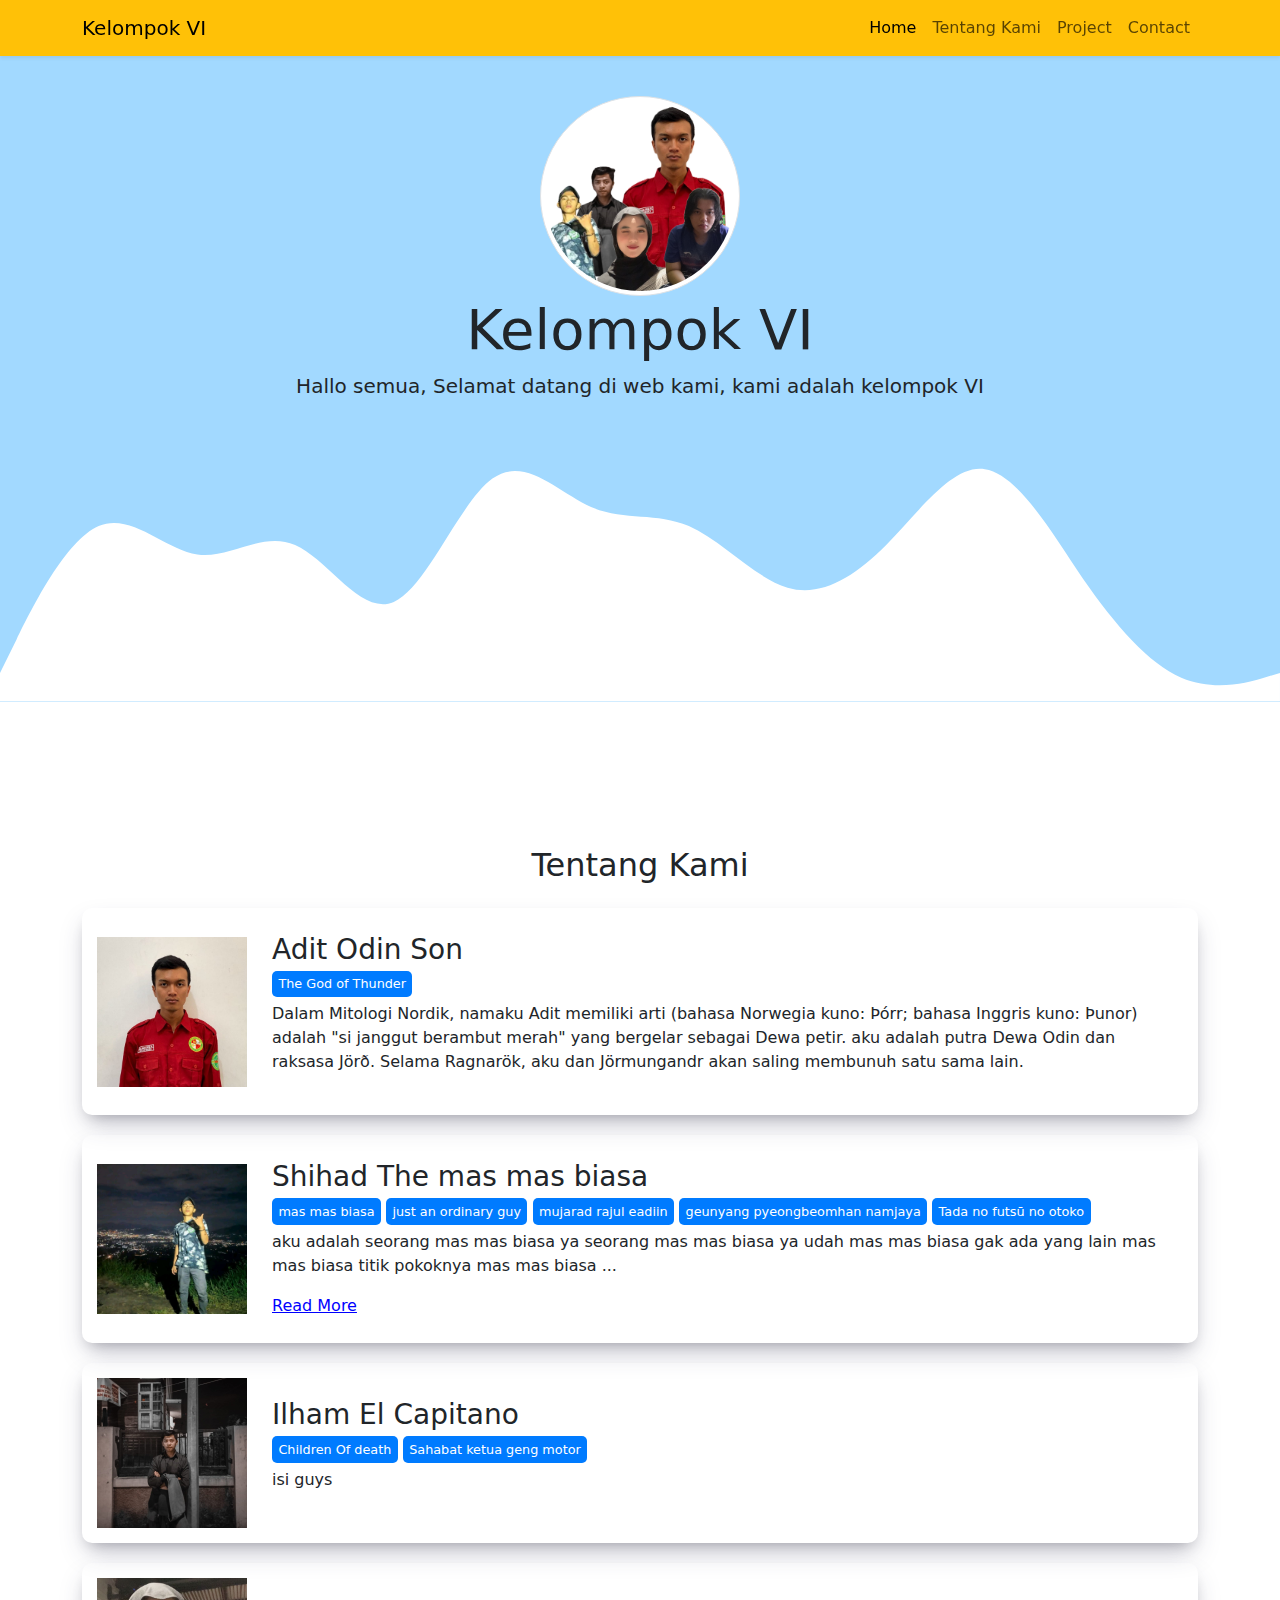
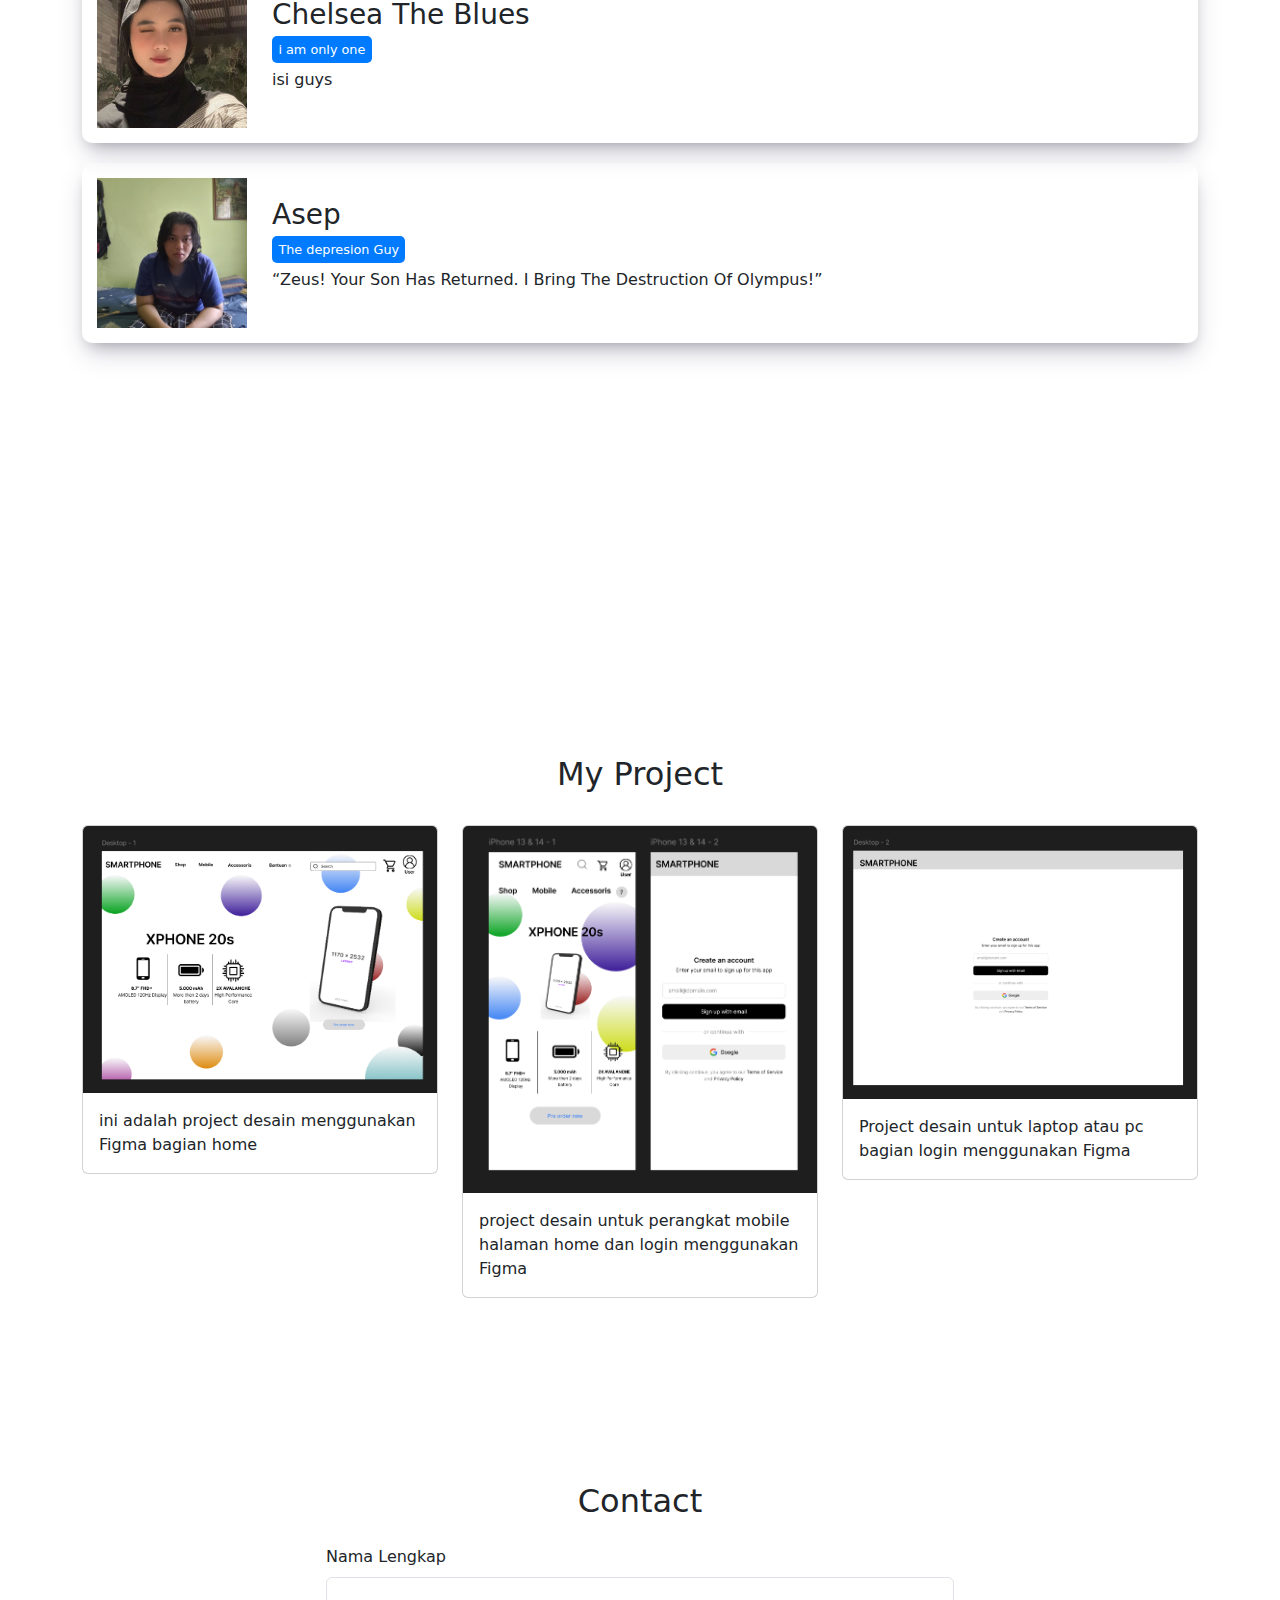
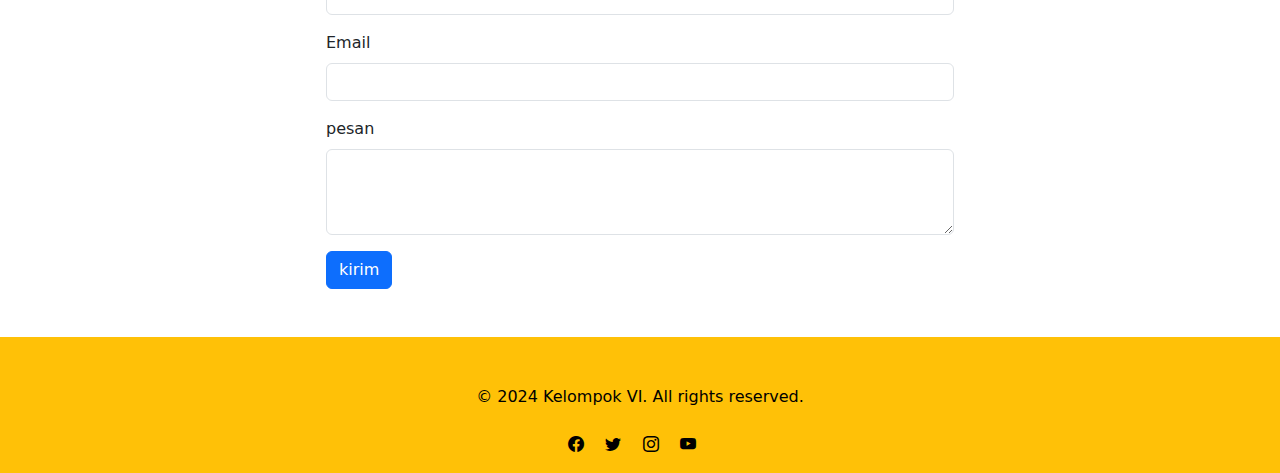
==== commit c6eccbac: "Update index.html" ====
--- a/index.html
+++ b/index.html
@@ -67,9 +67,7 @@
       />
       <h1 class="display-4">Kelompok VI</h1>
       <p class="lead">
-        Hallo semua, Selamat datang di web kami, kami adalah kelompok VI yang
-        beranggotakan 5 orang diantaranya: Ilham Ramdan, Shihad, Chelsea
-        Aaliyah, Aditya Wisnu, Raka Bayu!
+        Hallo semua, Selamat datang di web kami, kami adalah kelompok VI 
       </p>
       <svg xmlns="http://www.w3.org/2000/svg" viewBox="0 0 1440 320">
         <path
@@ -133,7 +131,7 @@
         </div>
         <div class="description-container">
           <div class="member-name mb-1 h3 ">Chelsea The Blues</div>
-          <div class="job-label">Mu i hate you</div>
+          <div class="job-label">i am only one</div>
           <p>isi guys</p>
         </div>
       </div>
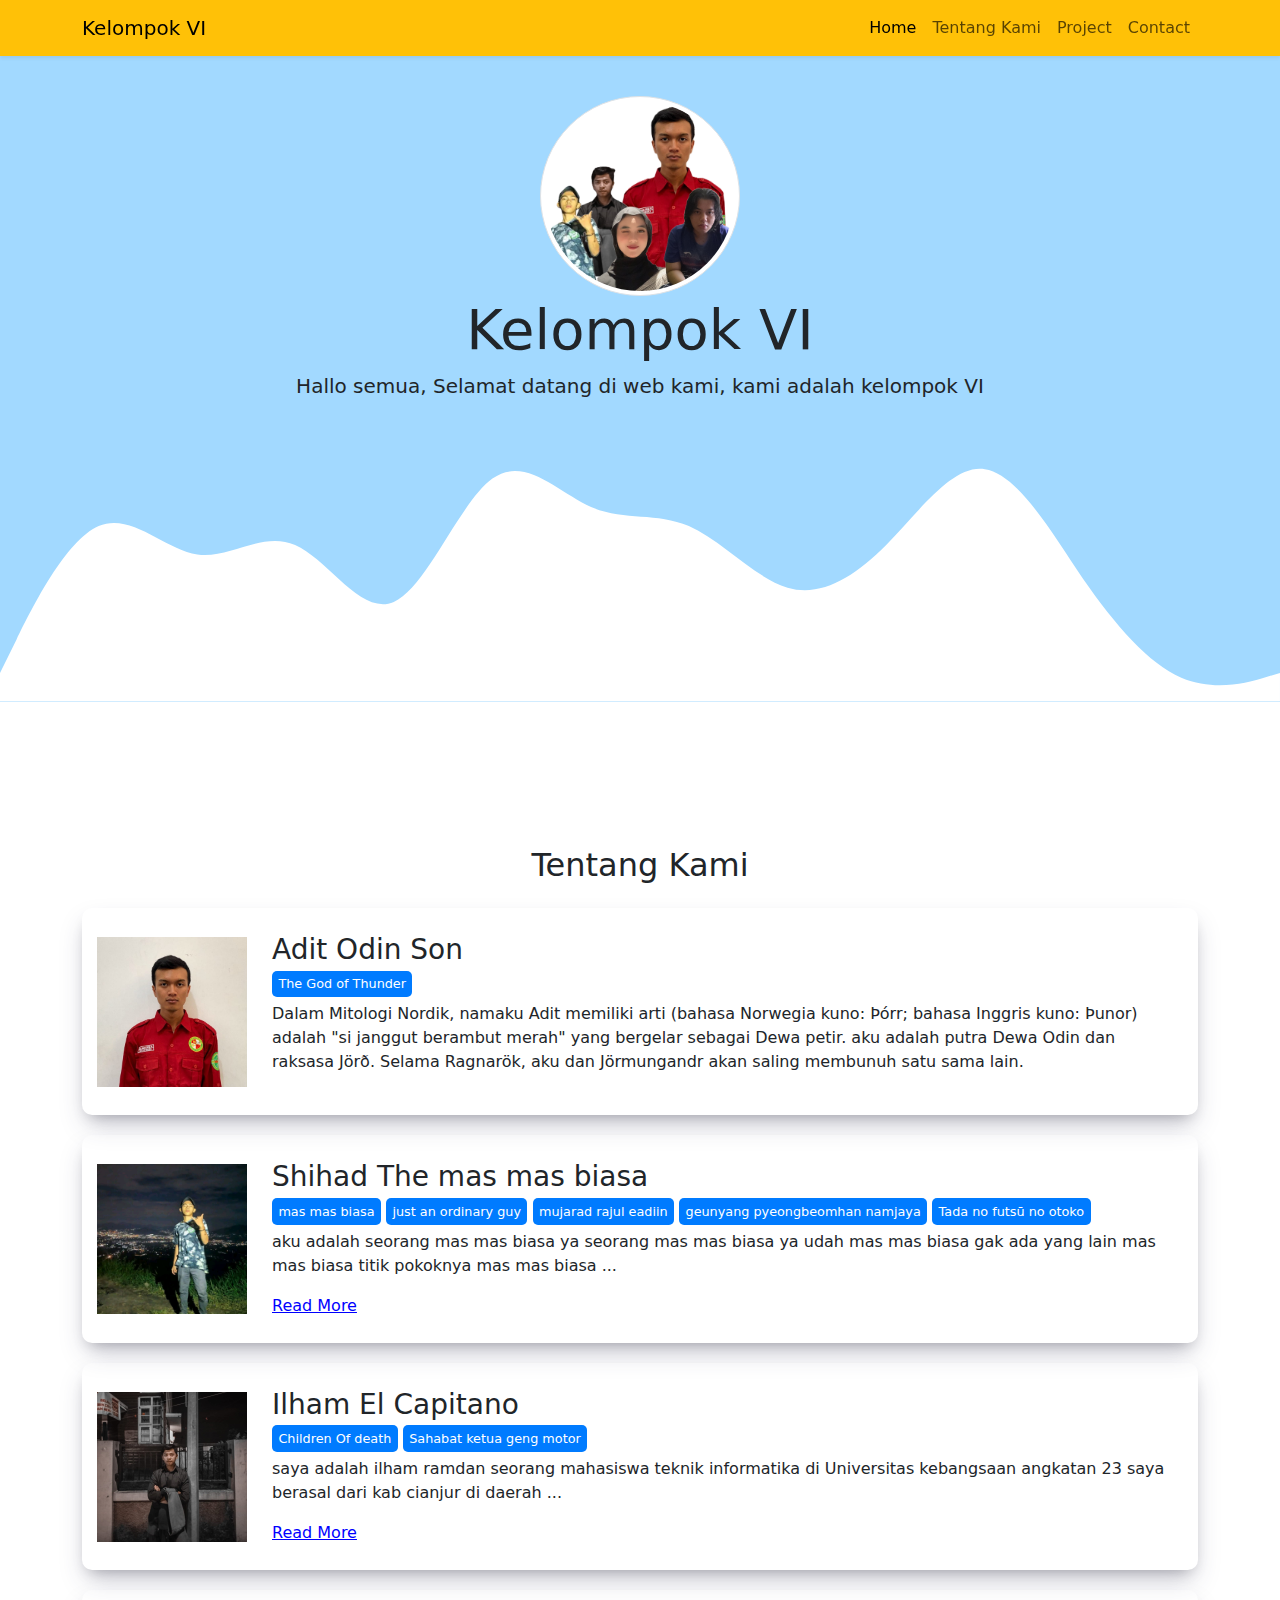
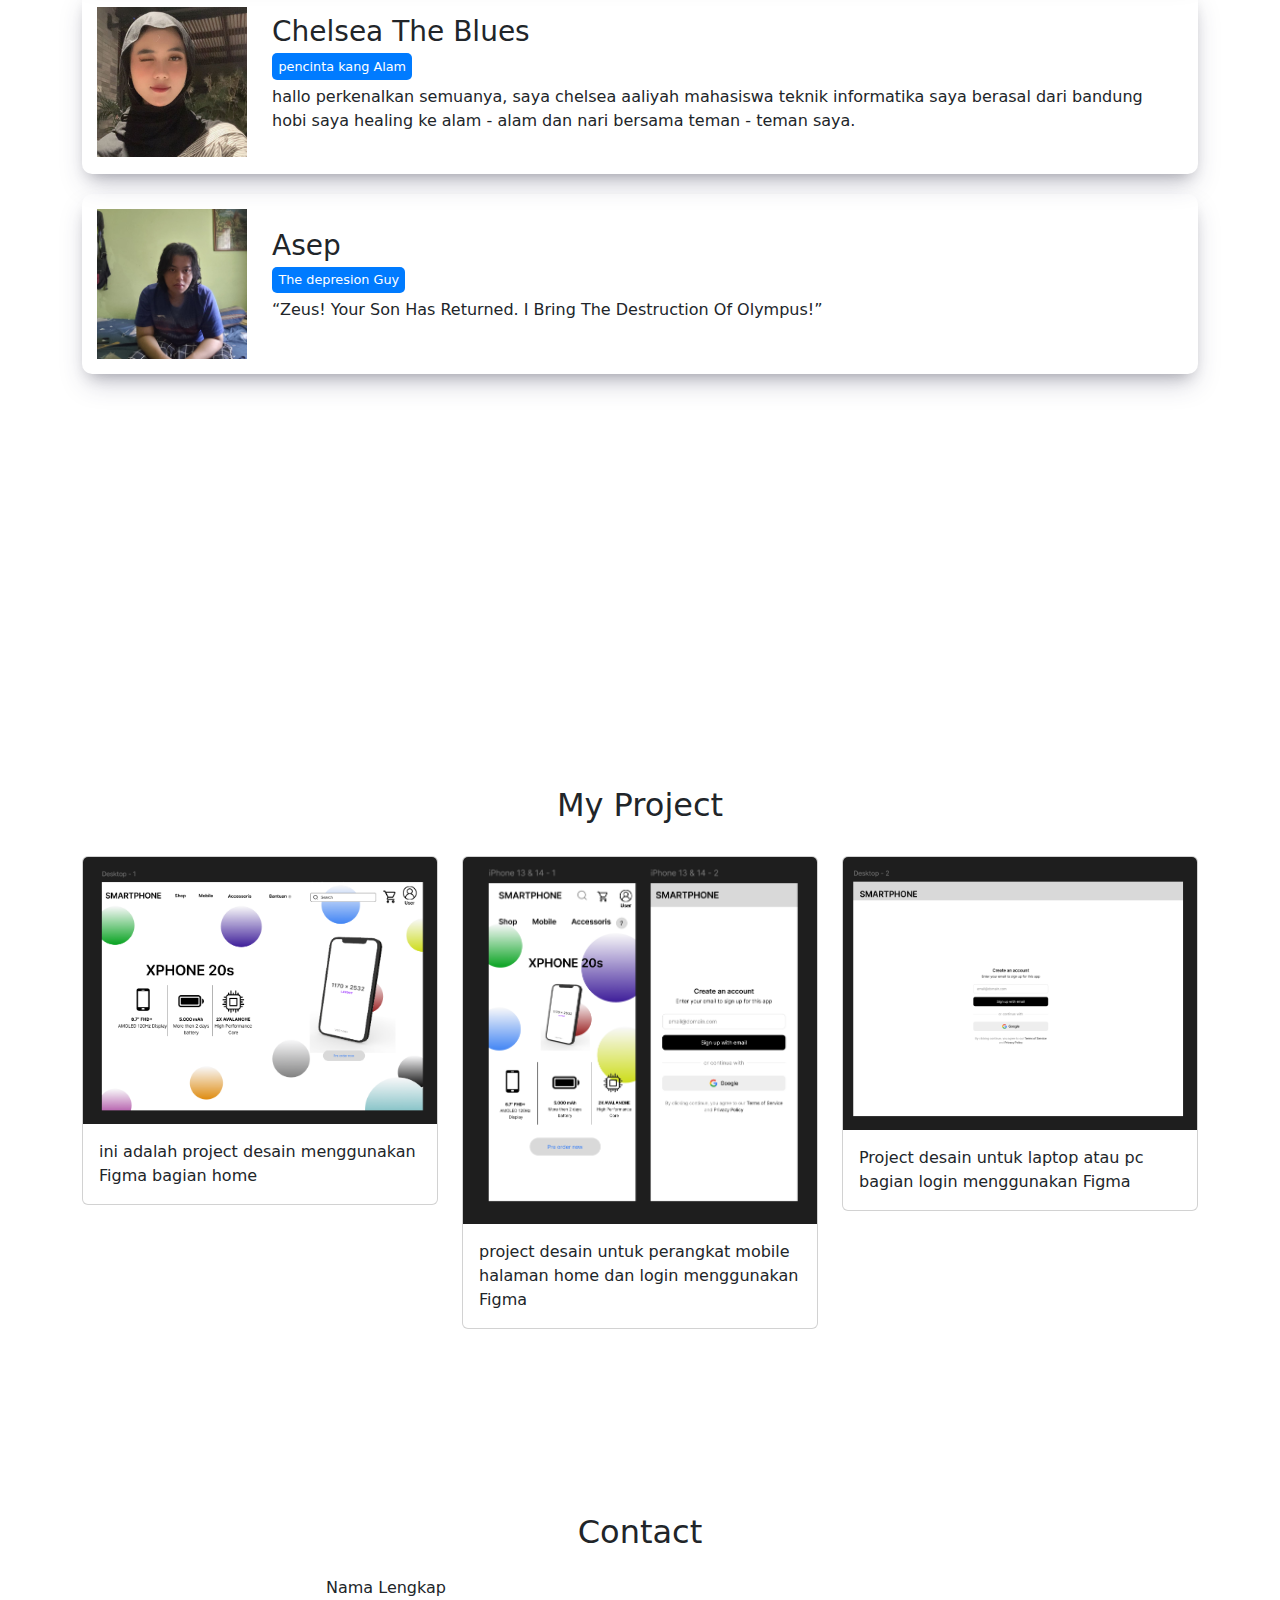
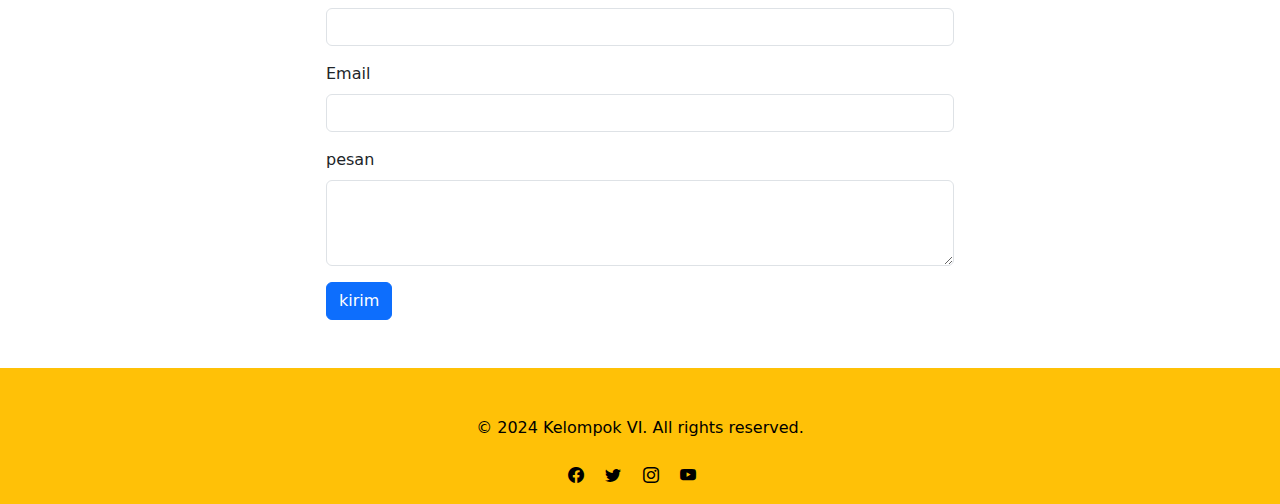
==== commit e09f963e: "Update index.html" ====
--- a/index.html
+++ b/index.html
@@ -39,18 +39,18 @@
         <div class="collapse navbar-collapse" id="navbarNav">
           <ul class="navbar-nav ms-auto">
             <li class="nav-item">
-              <a class="nav-link active" aria-current="page" href="#home"
+              <a class="nav-link active" aria-current="page" href="#home" onclick="closeNavbar()"
                 >Home</a
               >
             </li>
             <li class="nav-item">
-              <a class="nav-link" href="#about">Tentang Kami</a>
-            </li>
-            <li class="nav-item">
-              <a class="nav-link" href="#projek">Project</a>
-            </li>
-            <li class="nav-item">
-              <a class="nav-link" href="#contact">Contact</a>
+              <a class="nav-link" href="#about" onclick="closeNavbar()">Tentang Kami</a>
+            </li>
+            <li class="nav-item">
+              <a class="nav-link" href="#projek" onclick="closeNavbar()">Project</a>
+            </li>
+            <li class="nav-item">
+              <a class="nav-link" href="#contact" onclick="closeNavbar()">Contact</a>
             </li>
           </ul>
         </div>
@@ -121,7 +121,10 @@
           <div class="member-name mb-1 h3">Ilham El Capitano</div>
           <div class="job-label">Children Of death</div>
           <div class="job-label">Sahabat ketua geng motor</div>
-          <p>isi guys</p>
+          <p>saya adalah ilham ramdan seorang mahasiswa teknik informatika di Universitas kebangsaan angkatan 23 saya berasal dari kab cianjur di daerah
+             <span id="dots">...</span> 
+             <span id="more">cipanas saya adalah anak ke 3 dari 4 bersaudara hobi saya adalah bermain bulutangkis, touring dan futsal.</p>
+          <span class="readmore-btn text-blue" onclick="toggleReadMore()" id="readMoreBtn">Read More</span>
         </div>
       </div>
   
@@ -131,8 +134,8 @@
         </div>
         <div class="description-container">
           <div class="member-name mb-1 h3 ">Chelsea The Blues</div>
-          <div class="job-label">i am only one</div>
-          <p>isi guys</p>
+          <div class="job-label"> pencinta kang Alam</div>
+          <p>hallo perkenalkan semuanya, saya chelsea aaliyah mahasiswa teknik informatika saya berasal dari bandung hobi saya healing ke alam - alam dan nari bersama teman - teman saya.</span></p>
         </div>
       </div>
   
@@ -221,7 +224,7 @@
     <!-- Akhir Project -->
     <!-- contact -->
     <section id="contact">
-      <div class="container">
+      <div class="container ">
         <div class="row text-center mb-3">
           <div class="col">
             <h2>Contact</h2>
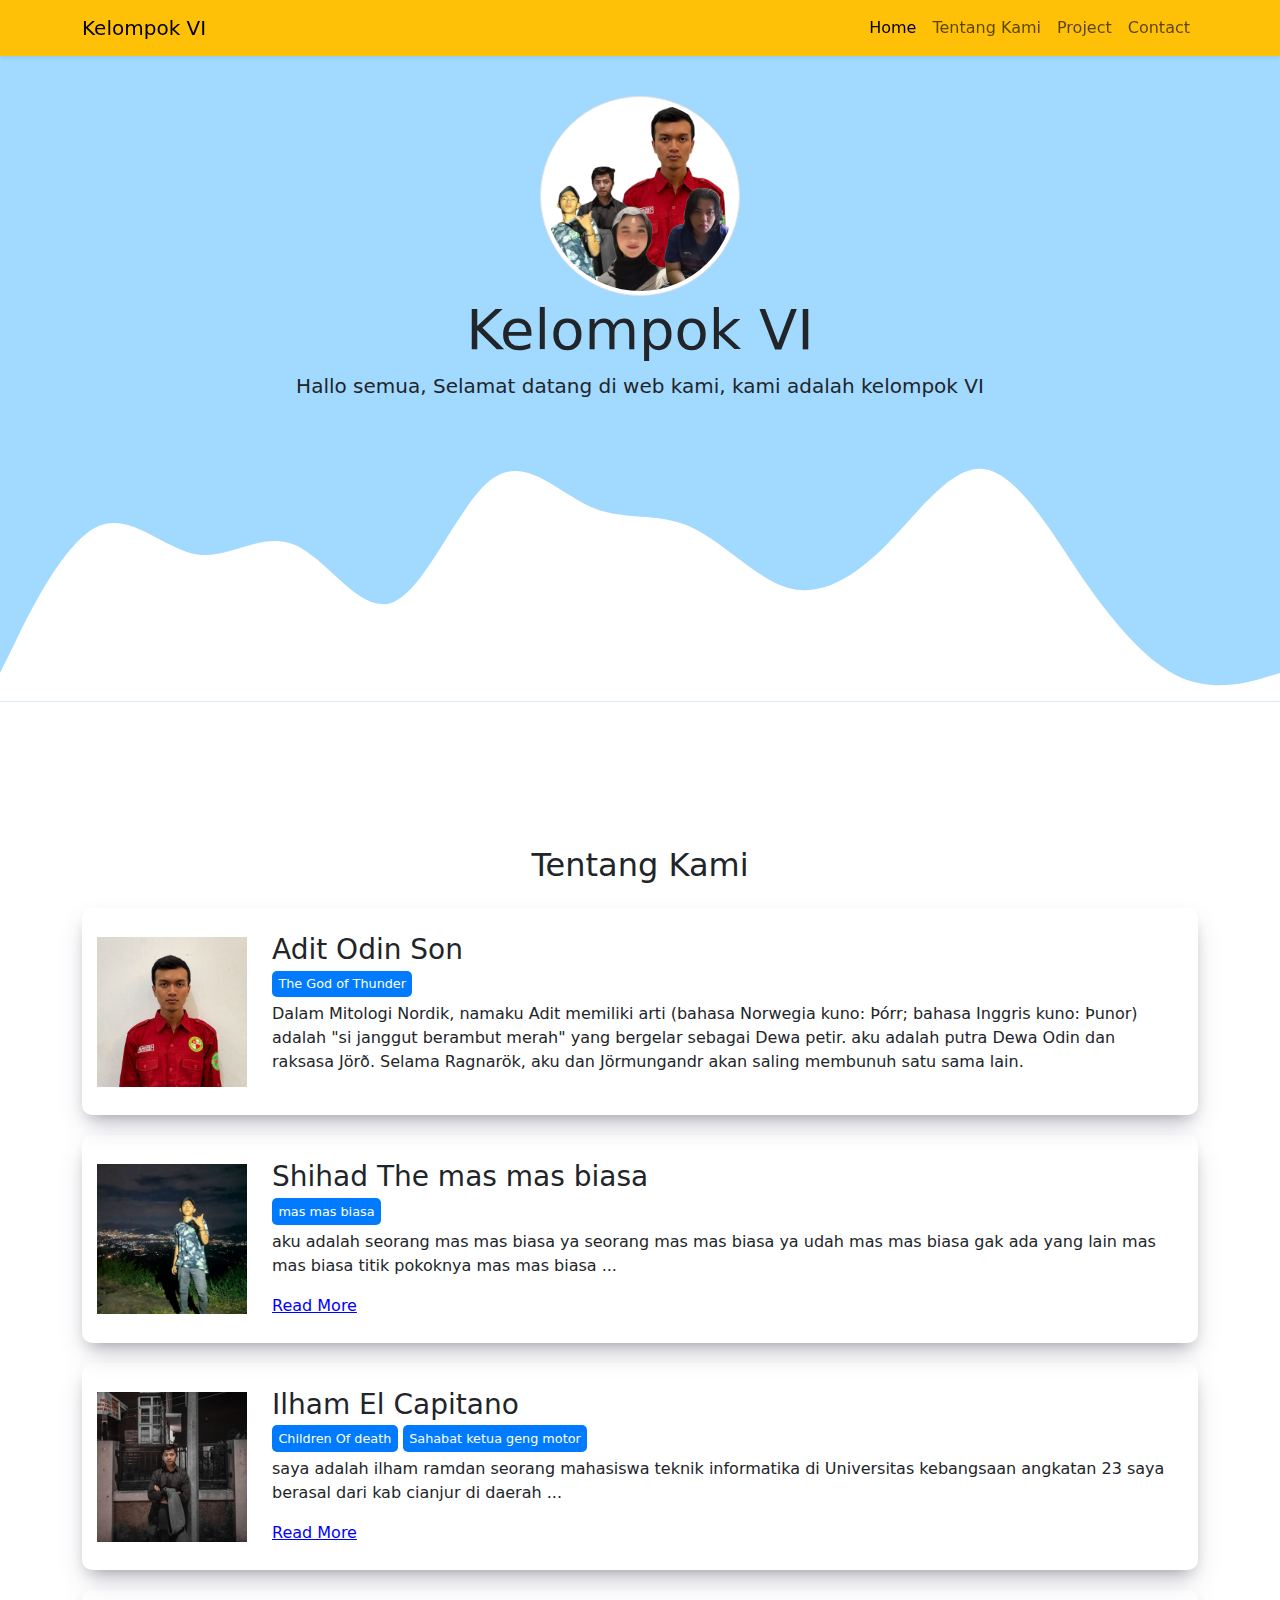
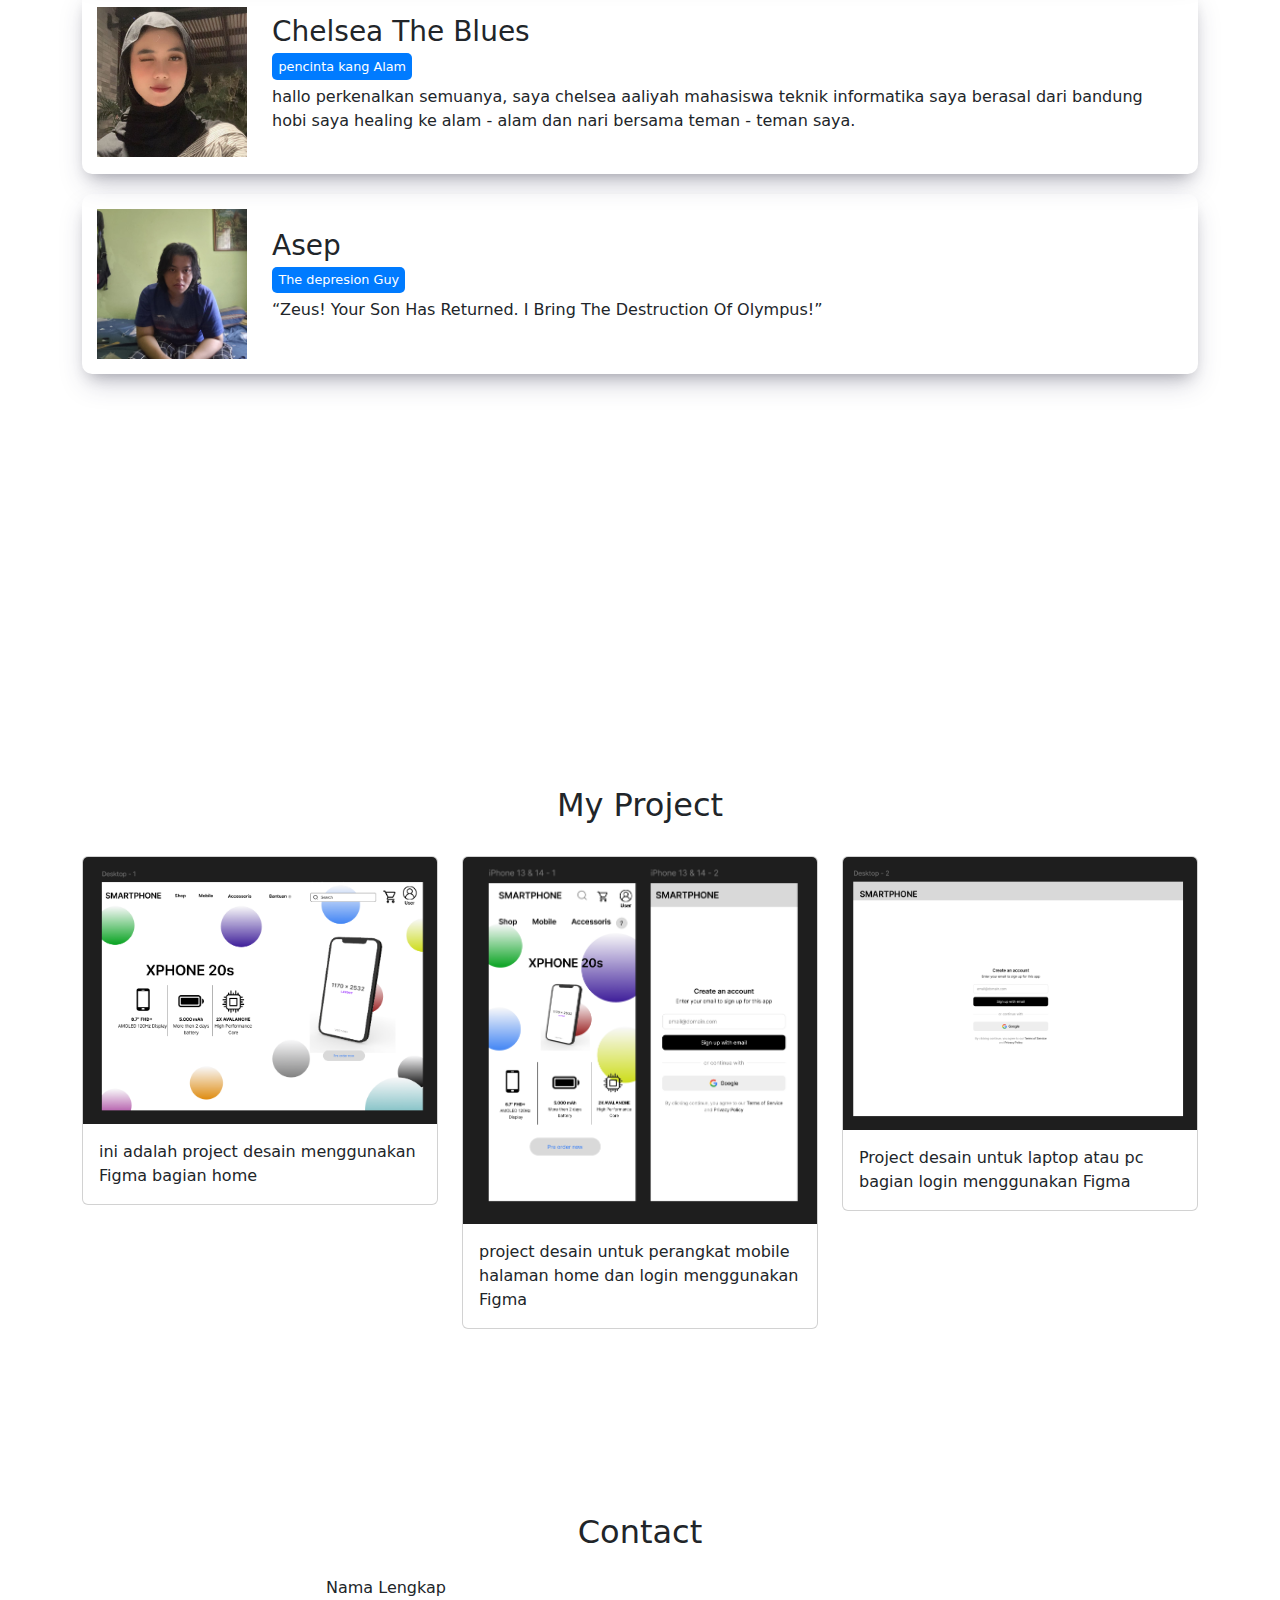
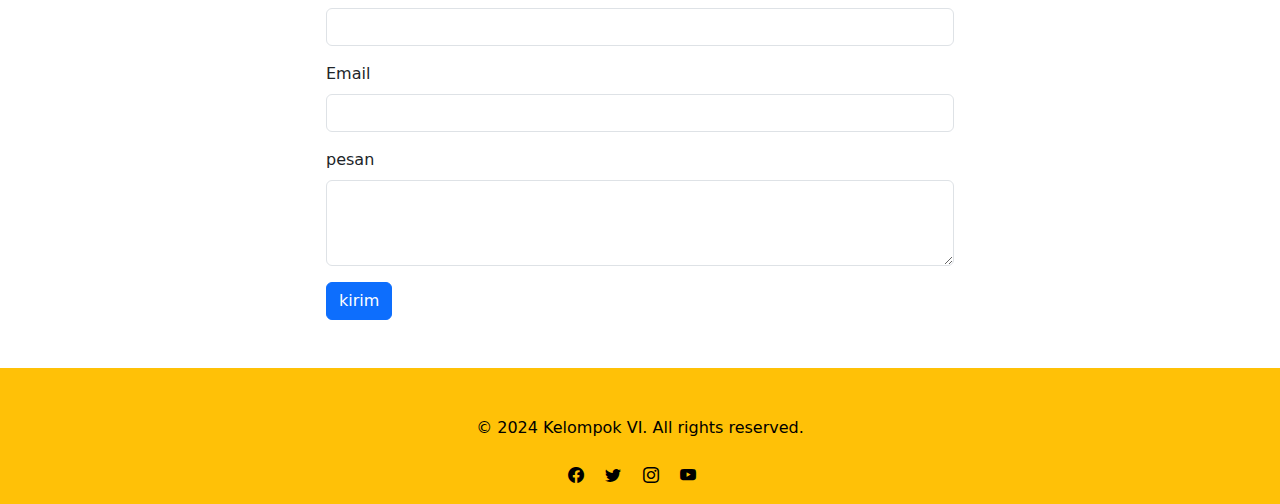
==== commit 63fe0742: "Update index.html" ====
--- a/index.html
+++ b/index.html
@@ -93,40 +93,36 @@
           <p>Dalam Mitologi Nordik, namaku Adit memiliki arti (bahasa Norwegia kuno: Þórr; bahasa Inggris kuno: Þunor) adalah "si janggut berambut merah" yang bergelar sebagai Dewa petir. aku adalah putra Dewa Odin dan raksasa Jörð. Selama Ragnarök, aku dan Jörmungandr akan saling membunuh satu sama lain.</p>
         </div>
       </div>
-  
-      <!-- Repeat similar structure for other members -->
-      <div class="member-container ">
-        <div class="photo-container">
-          <img src="img/WhatsApp Image 2024-11-02 at 12.15.45_3299b852.jpg" alt="Member 2" class="member-photo img-fluid">
-        </div>
-        <div class="description-container">
-          <div class="member-name mb-1 h3 ">Shihad The mas mas biasa</div>
-          <div class="job-label">mas mas biasa</div>
-          <div class="job-label">just an ordinary guy</div>
-          <div class="job-label">mujarad rajul eadiin</div>
-          <div class="job-label">geunyang pyeongbeomhan namjaya</div>
-          <div class="job-label">Tada no futsū no otoko</div>
-          <p>aku adalah seorang mas mas biasa ya seorang mas mas biasa ya udah mas mas biasa gak ada yang lain mas mas biasa titik pokoknya mas mas biasa  
-            <span id="dots">...</span> 
-            <span id="more">ehh dibilangin mas mas biasa kan udah dibilang mas mas biasa ini udah berapa panjang sih ya intinya mas mas biasa udah ahh cape but before i go i want tell you something this guy is mas mas biasa ok bye.</span></p>
-            <span class="readmore-btn text-blue" onclick="toggleReadMore()" id="readMoreBtn">Read More</span>
-        </div>
-      </div>
-  
-      <div class="member-container">
-        <div class="photo-container">
-          <img src="img/ilham.jpg" alt="Member 3" class="member-photo img-fluid">
-        </div>
-        <div class="description-container">
-          <div class="member-name mb-1 h3">Ilham El Capitano</div>
-          <div class="job-label">Children Of death</div>
-          <div class="job-label">Sahabat ketua geng motor</div>
-          <p>saya adalah ilham ramdan seorang mahasiswa teknik informatika di Universitas kebangsaan angkatan 23 saya berasal dari kab cianjur di daerah
-             <span id="dots">...</span> 
-             <span id="more">cipanas saya adalah anak ke 3 dari 4 bersaudara hobi saya adalah bermain bulutangkis, touring dan futsal.</p>
-          <span class="readmore-btn text-blue" onclick="toggleReadMore()" id="readMoreBtn">Read More</span>
-        </div>
-      </div>
+<div class="member-container ">
+  <div class="photo-container">
+    <img src="img/WhatsApp Image 2024-11-02 at 12.15.45_3299b852.jpg" alt="Member 2" class="member-photo img-fluid">
+  </div>
+  <div class="description-container">
+    <div class="member-name mb-1 h3 ">Shihad The mas mas biasa</div>
+    <div class="job-label">mas mas biasa</div>
+    <p>aku adalah seorang mas mas biasa ya seorang mas mas biasa ya udah mas mas biasa gak ada yang lain mas mas biasa titik pokoknya mas mas biasa  
+      <span id="dots2">...</span> 
+      <span id="more2" style="display:none;">ehh dibilangin mas mas biasa kan udah dibilang mas mas biasa ini udah berapa panjang sih ya intinya mas mas biasa udah ahh cape but before i go i want tell you something this guy is mas mas biasa ok bye.</span></p>
+      <span class="readmore-btn text-blue" onclick="toggleReadMore('dots2', 'more2', 'readMoreBtn2')" id="readMoreBtn2">Read More</span>
+  </div>
+</div>
+
+<!-- Member 3 -->
+<div class="member-container">
+  <div class="photo-container">
+    <img src="img/ilham.jpg" alt="Member 3" class="member-photo img-fluid">
+  </div>
+  <div class="description-container">
+    <div class="member-name mb-1 h3">Ilham El Capitano</div>
+    <div class="job-label">Children Of death</div>
+    <div class="job-label">Sahabat ketua geng motor</div>
+    <p>saya adalah ilham ramdan seorang mahasiswa teknik informatika di Universitas kebangsaan angkatan 23 saya berasal dari kab cianjur di daerah
+       <span id="dots3">...</span> 
+       <span id="more3" style="display:none;">cipanas saya adalah anak ke 3 dari 4 bersaudara hobi saya adalah bermain bulutangkis, touring dan futsal.</span></p>
+    <span class="readmore-btn text-blue" onclick="toggleReadMore('dots3', 'more3', 'readMoreBtn3')" id="readMoreBtn3">Read More</span>
+  </div>
+</div>
+
   
       <div class="member-container">
         <div class="photo-container">
